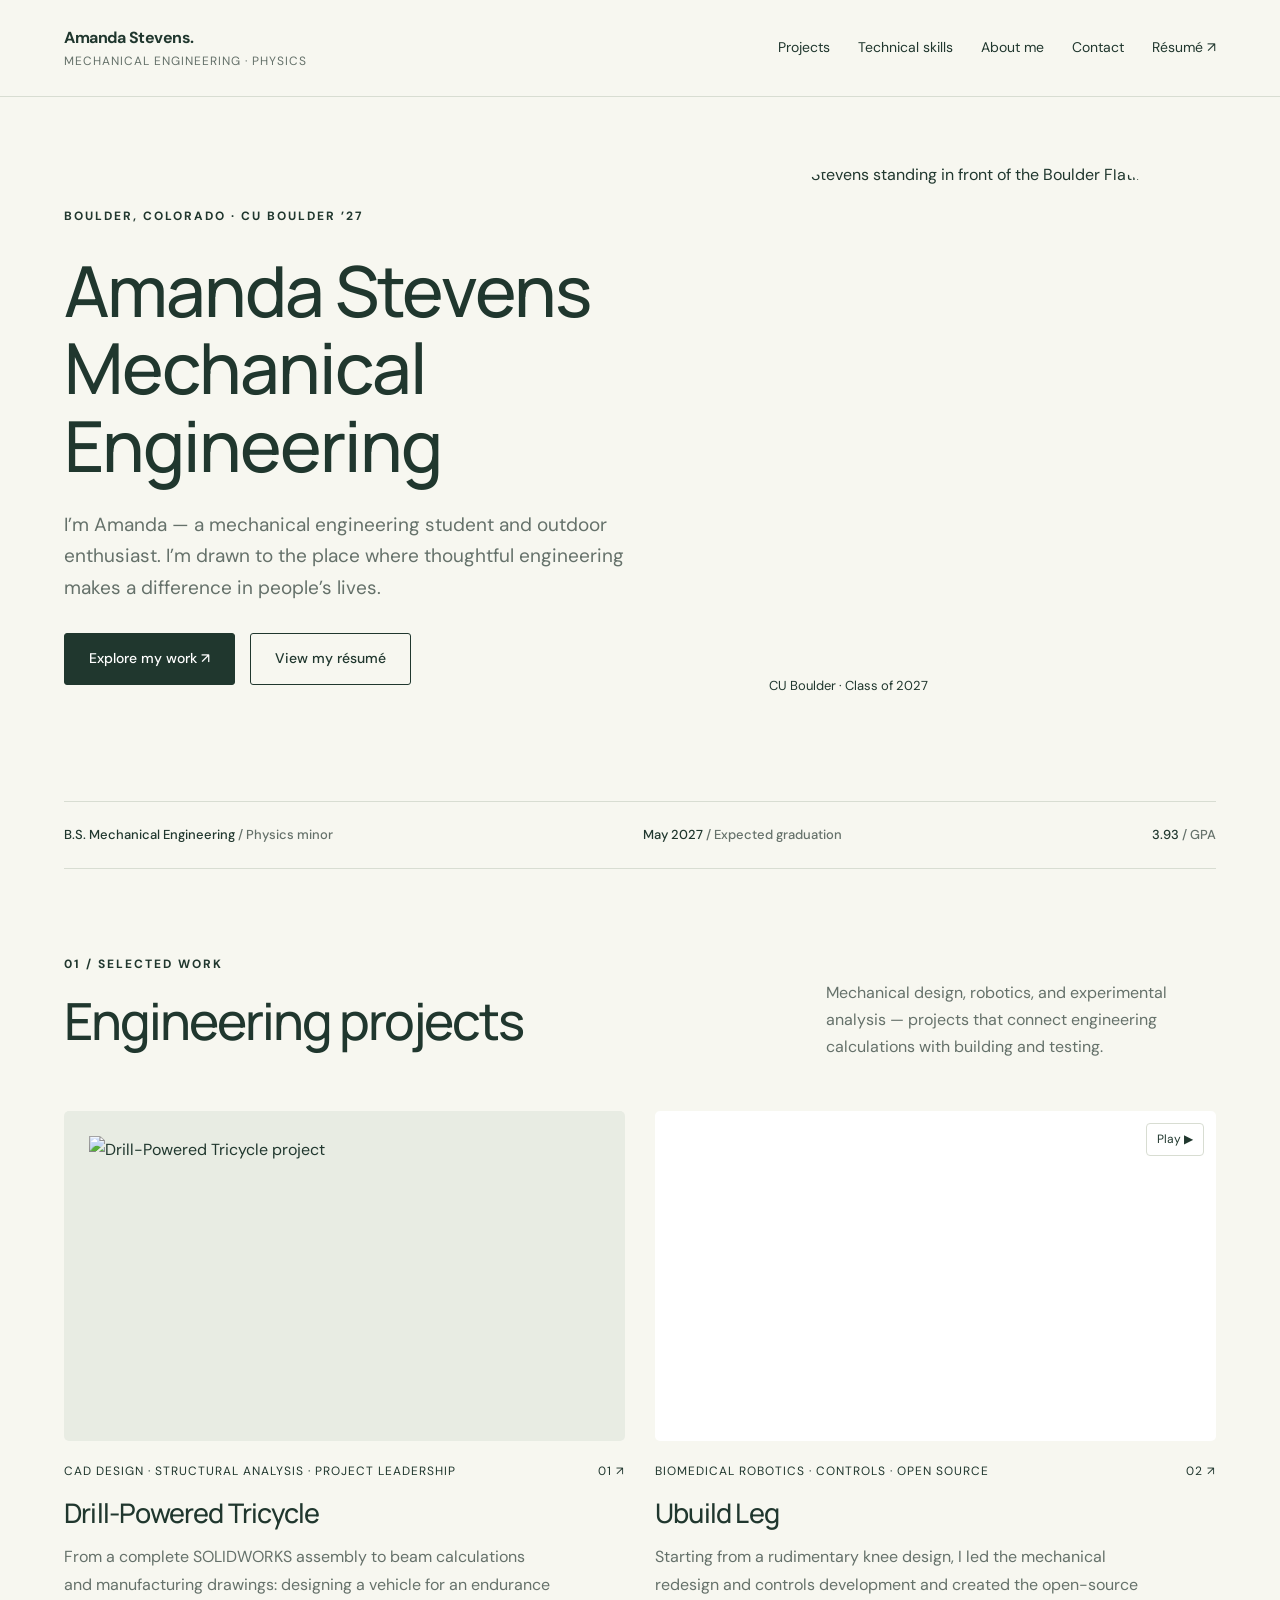
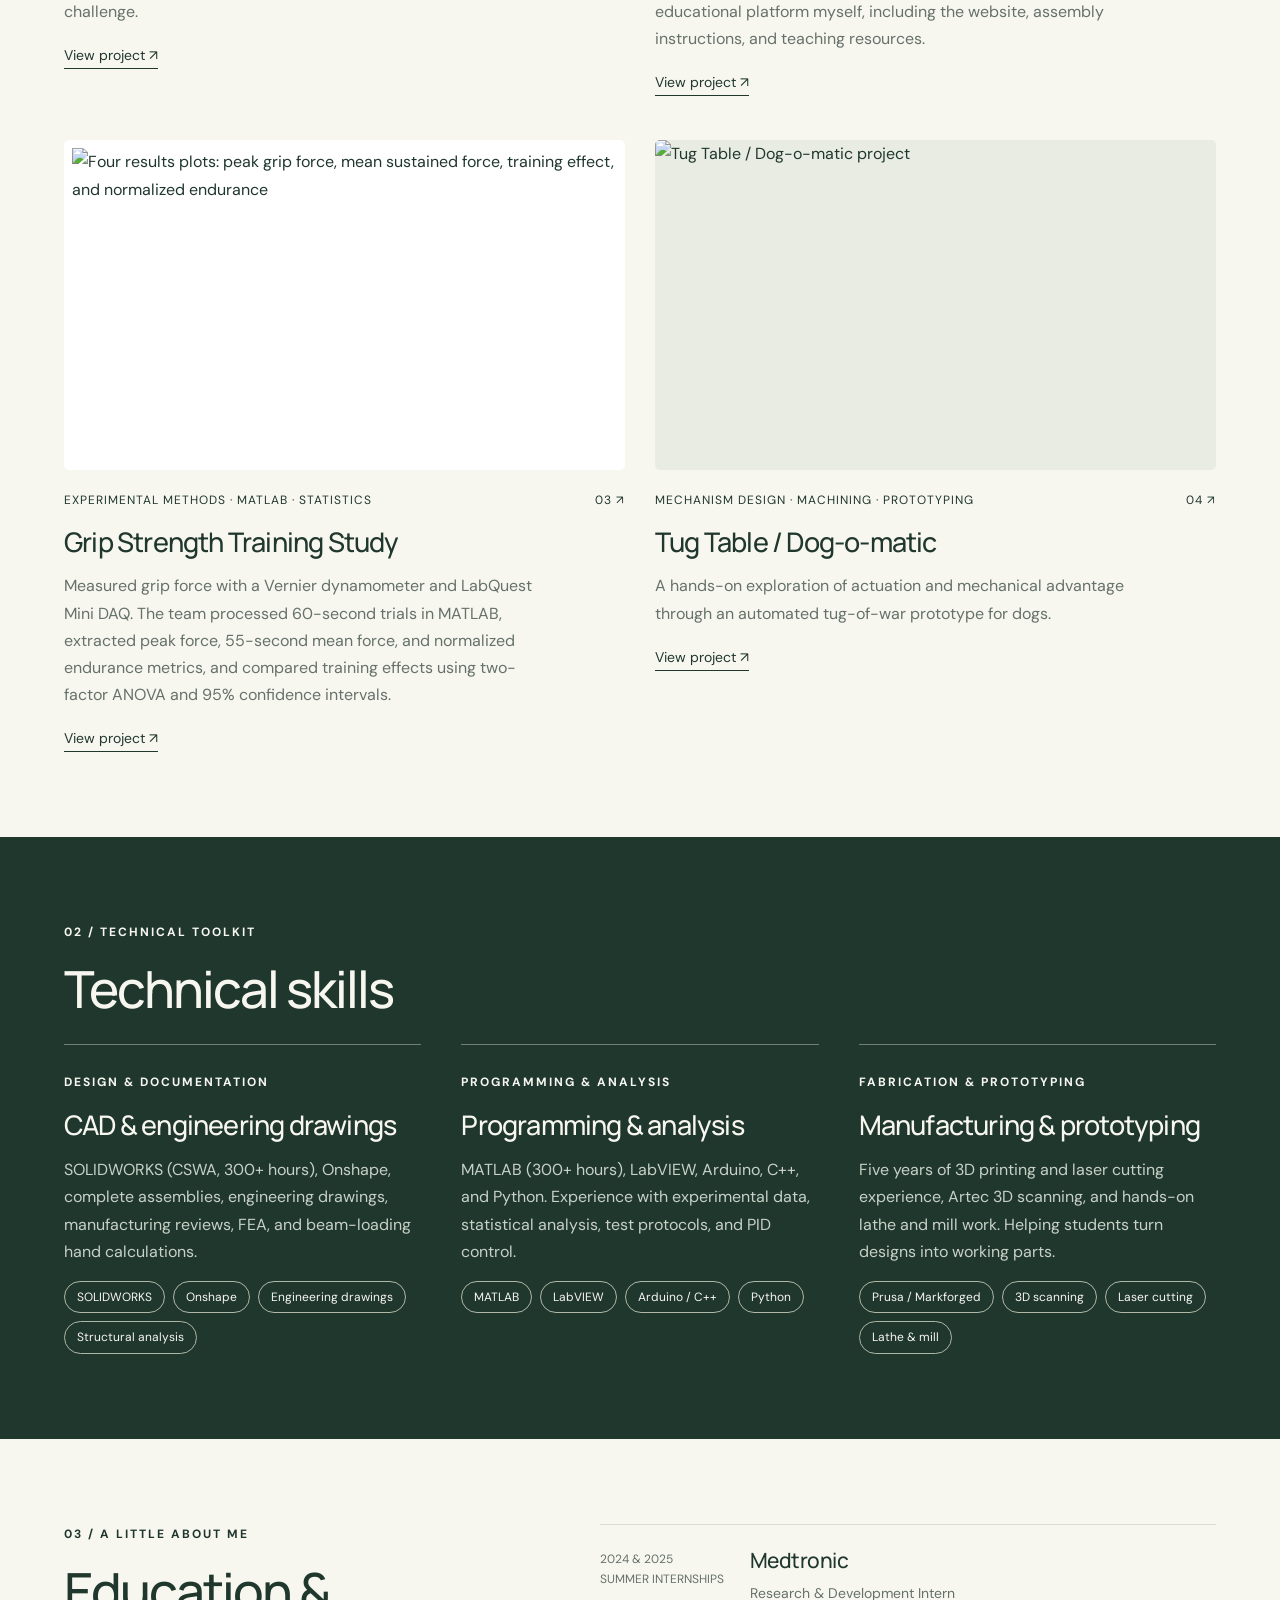
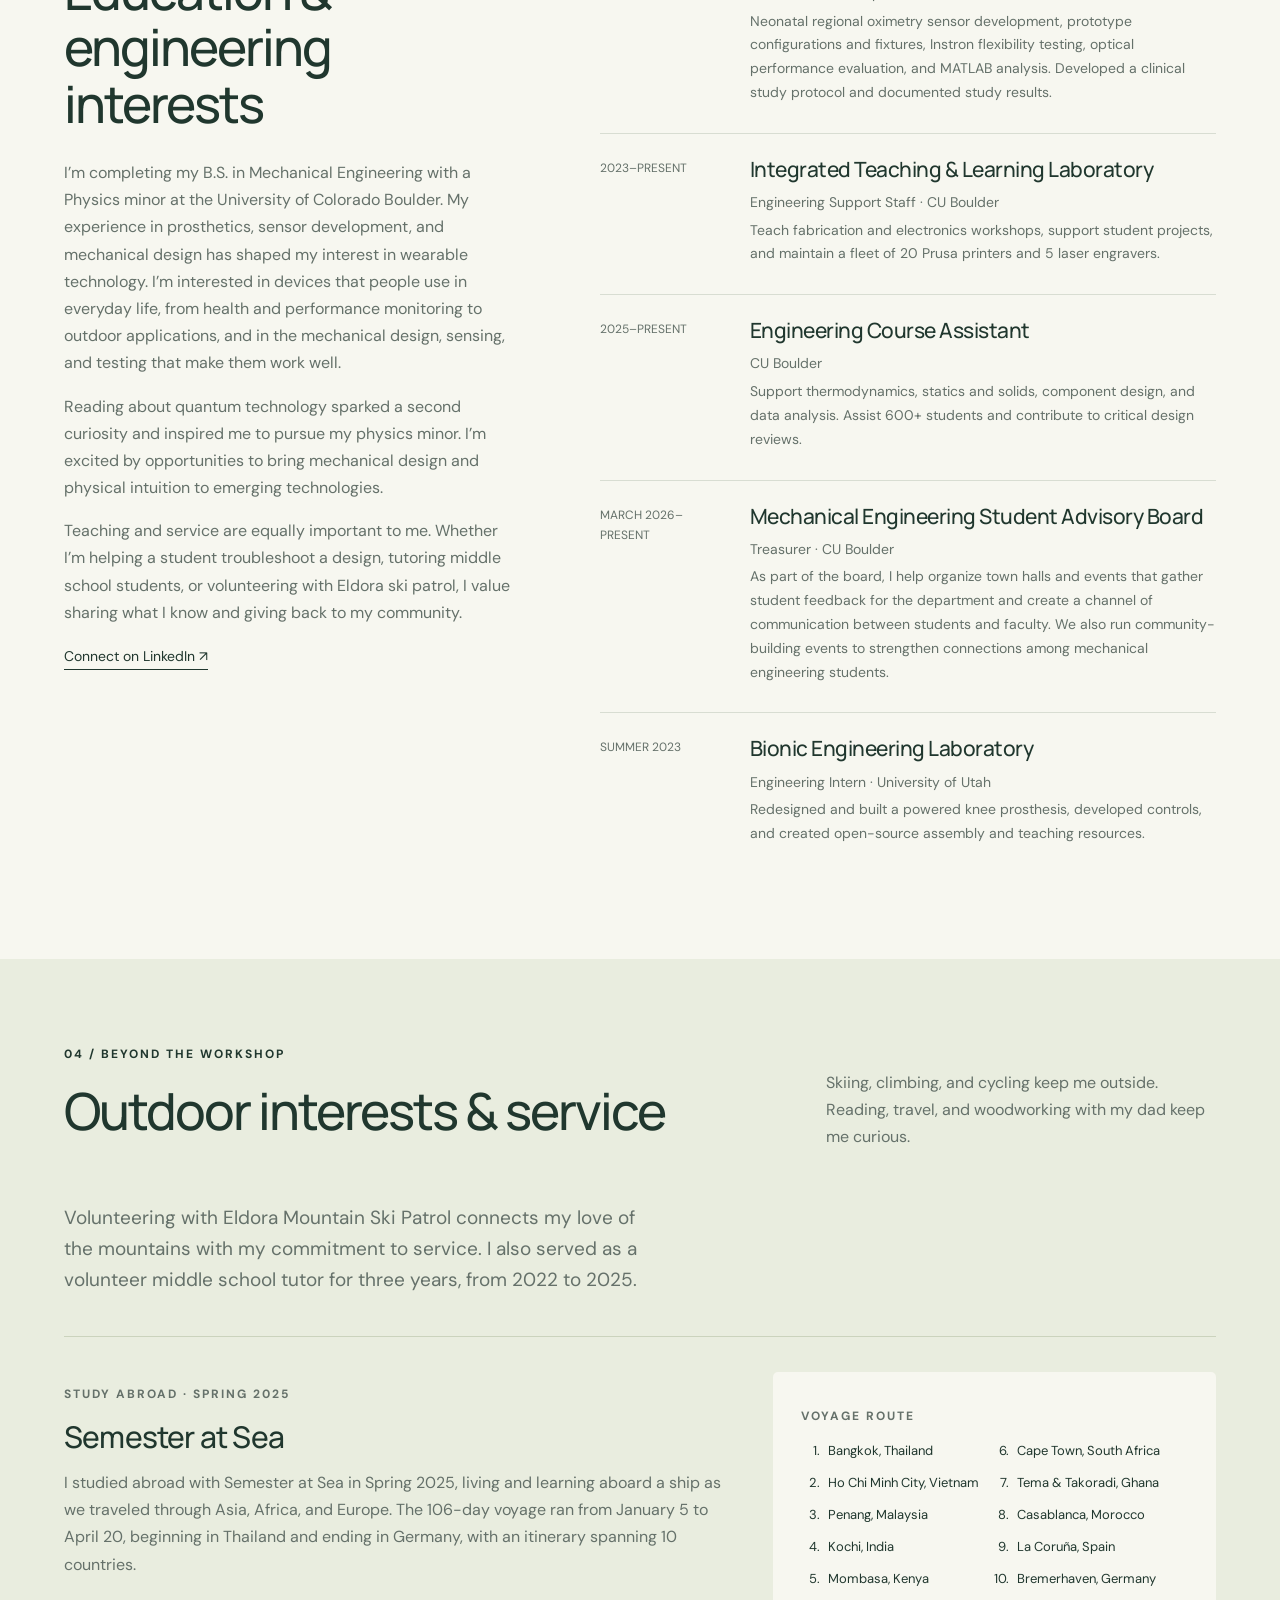
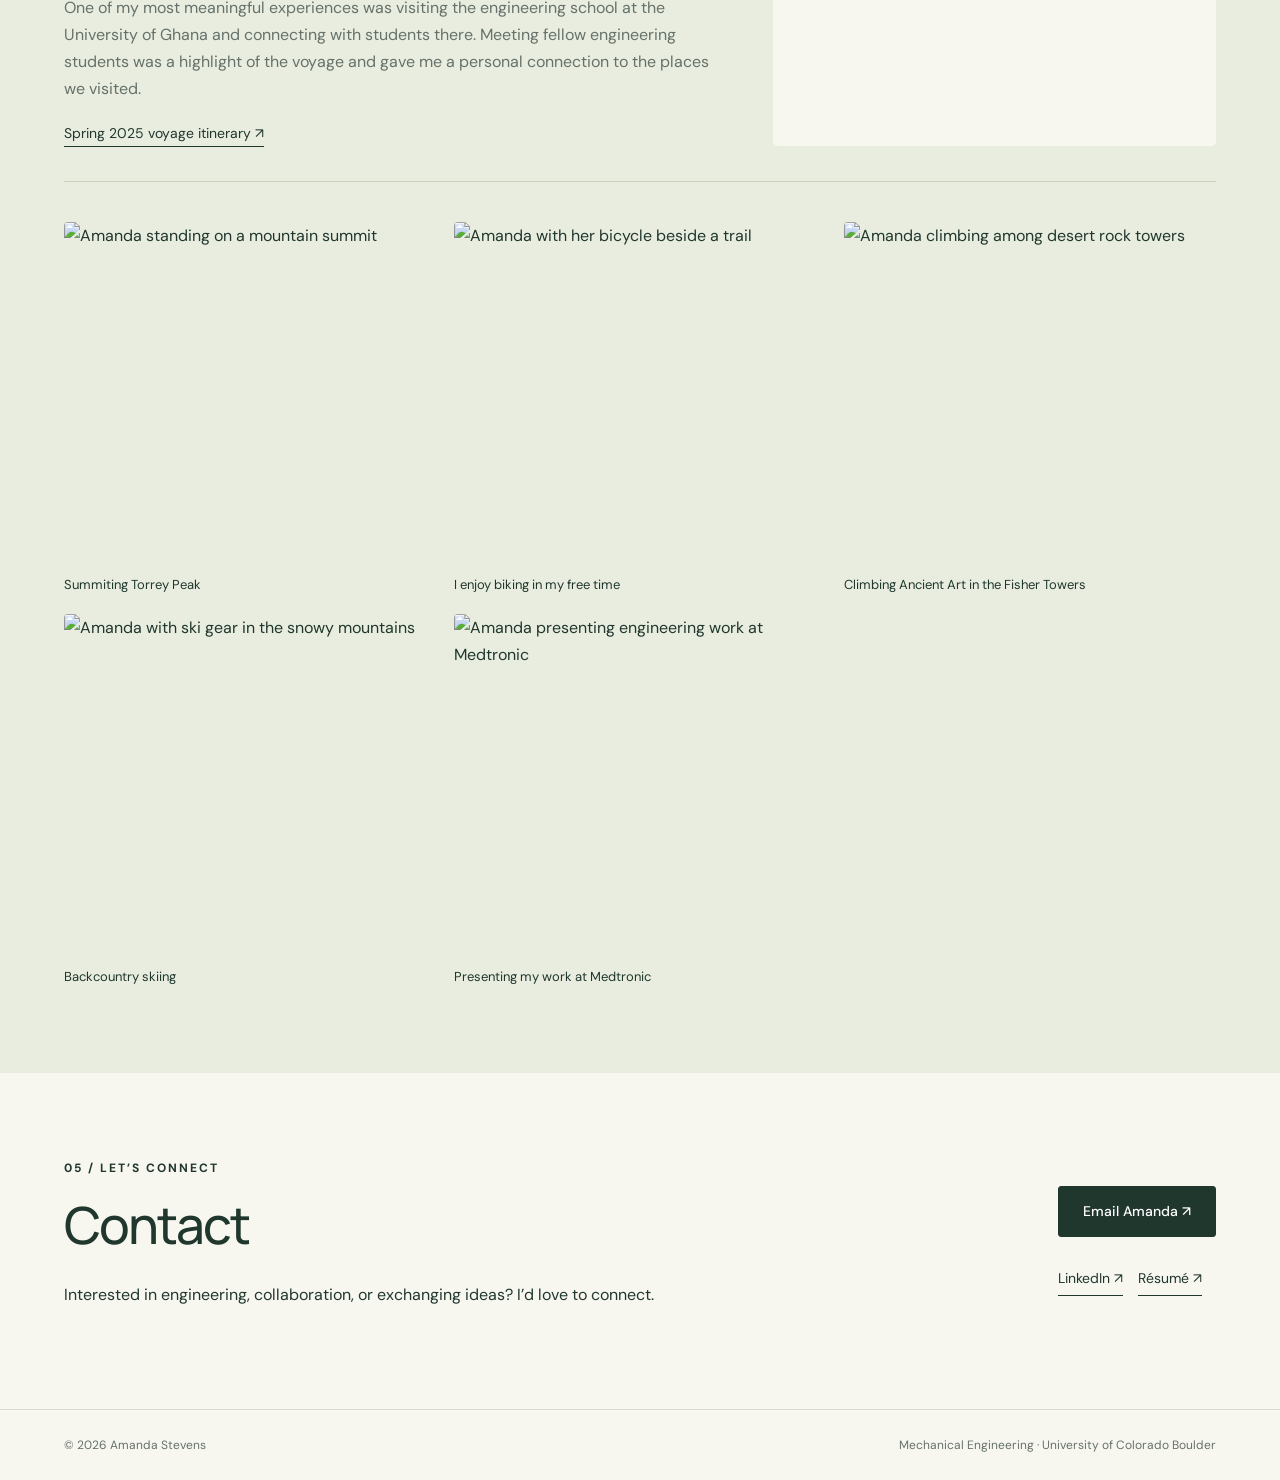
==== index.html @ 8c0142d5 "Add files via upload" ====
<!doctype html><html lang="en"><head><meta charset="UTF-8"><meta name="viewport" content="width=device-width, initial-scale=1"><title>Mechanical Engineering Portfolio | Amanda Stevens</title><meta name="description" content="Amanda Stevens — mechanical engineering student at CU Boulder, physics minor, and designer interested in wearable technology, mechanical design, and quantum engineering. Explore CAD, structural analysis, robotics, and experimental projects."><meta name="theme-color" content="#20372e"><link rel="stylesheet" href="style.css"></head><body><a class="skip" href="#main">Skip to content</a><header><div class="nav"><a class="brand" href="index.html">Amanda Stevens<span aria-hidden="true">.</span><small>MECHANICAL ENGINEERING · PHYSICS</small></a><nav aria-label="Main navigation"><a href="#projects">Projects</a><a href="#skills">Technical skills</a><a href="#about">About me</a><a href="#contact">Contact</a><a href="assets/resume.pdf" target="_blank" rel="noopener">Résumé ↗</a></nav></div></header><main id="main"><div class="container"><section class="hero"><div><div class="eyebrow">Boulder, Colorado · CU Boulder ’27</div><h1>Amanda Stevens<br>Mechanical Engineering</h1><p class="lead">I’m Amanda — a mechanical engineering student and outdoor enthusiast. I’m drawn to the place where thoughtful engineering makes a difference in people’s lives.</p><div class="actions"><a class="button" href="#projects">Explore my work ↗</a><a class="button secondary" href="assets/resume.pdf" target="_blank" rel="noopener">View my résumé</a></div></div><div class="hero-visual"><img src="assets/amanda-portrait.jpg" alt="Amanda Stevens standing in front of the Boulder Flatirons" fetchpriority="high"><div class="image-label">CU Boulder · Class of 2027</div></div></section><div class="meta-strip"><b>B.S. Mechanical Engineering <span> / Physics minor</span></b><b>May 2027 <span> / Expected graduation</span></b><b>3.93 <span> / GPA</span></b></div><section id="projects"><div class="section-head"><div><div class="eyebrow">01 / Selected work</div><h2>Engineering projects</h2></div><p>Mechanical design, robotics, and experimental analysis — projects that connect engineering calculations with building and testing.</p></div><div class="projects"><article class="project"><a href="tricycle.html"><div class="project-image cad"><img src="assets/tricycle.png" alt="Drill-Powered Tricycle project" loading="lazy"></div><div class="label"><span>CAD design · Structural analysis · Project leadership</span><span>01 ↗</span></div><h3>Drill-Powered Tricycle</h3><p>From a complete SOLIDWORKS assembly to beam calculations and manufacturing drawings: designing a vehicle for an endurance challenge.</p><span class="project-link">View project ↗</span></a></article><article class="project leg-video-project"><a href="ubuild-leg.html"><div class="project-image leg-video"><video id="leg-rotation" autoplay muted loop playsinline preload="metadata" poster="assets/ubuild-leg-rotation-poster.jpg" aria-label="Rotating view of the Ubuild Leg powered prosthesis"><source src="assets/ubuild-leg-rotation.mp4" type="video/mp4"></video></div><div class="label"><span>Biomedical robotics · Controls · Open source</span><span>02 ↗</span></div><h3>Ubuild Leg</h3><p>Starting from a rudimentary knee design, I led the mechanical redesign and controls development and created the open-source educational platform myself, including the website, assembly instructions, and teaching resources.</p><span class="project-link">View project ↗</span></a><button id="leg-video-toggle" class="video-toggle" type="button" aria-controls="leg-rotation" aria-label="Pause rotating prosthesis video">Pause ⏸</button></article><article class="project"><a href="grip-strength.html"><div class="project-image cad results-cover"><img src="assets/grip-results-four-panel.png" alt="Four results plots: peak grip force, mean sustained force, training effect, and normalized endurance" loading="lazy"></div><div class="label"><span>Experimental methods · MATLAB · Statistics</span><span>03 ↗</span></div><h3>Grip Strength Training Study</h3><p>Measured grip force with a Vernier dynamometer and LabQuest Mini DAQ. The team processed 60-second trials in MATLAB, extracted peak force, 55-second mean force, and normalized endurance metrics, and compared training effects using two-factor ANOVA and 95% confidence intervals.</p><span class="project-link">View project ↗</span></a></article><article class="project"><a href="tug-table.html"><div class="project-image "><img src="assets/tug.png" alt="Tug Table / Dog-o-matic project" loading="lazy"></div><div class="label"><span>Mechanism design · Machining · Prototyping</span><span>04 ↗</span></div><h3>Tug Table / Dog-o-matic</h3><p>A hands-on exploration of actuation and mechanical advantage through an automated tug-of-war prototype for dogs.</p><span class="project-link">View project ↗</span></a></article></div></section></div><section class="skills-section" id="skills"><div class="container"><div class="eyebrow">02 / Technical toolkit</div><h2>Technical skills</h2><div class="skills-grid"><article><span class="eyebrow">Design & documentation</span><h3>CAD & engineering drawings</h3><p>SOLIDWORKS (CSWA, 300+ hours), Onshape, complete assemblies, engineering drawings, manufacturing reviews, FEA, and beam-loading hand calculations.</p><div class="tags"><span class="tag">SOLIDWORKS</span><span class="tag">Onshape</span><span class="tag">Engineering drawings</span><span class="tag">Structural analysis</span></div></article><article><span class="eyebrow">Programming & analysis</span><h3>Programming & analysis</h3><p>MATLAB (300+ hours), LabVIEW, Arduino, C++, and Python. Experience with experimental data, statistical analysis, test protocols, and PID control.</p><div class="tags"><span class="tag">MATLAB</span><span class="tag">LabVIEW</span><span class="tag">Arduino / C++</span><span class="tag">Python</span></div></article><article><span class="eyebrow">Fabrication & prototyping</span><h3>Manufacturing & prototyping</h3><p>Five years of 3D printing and laser cutting experience, Artec 3D scanning, and hands-on lathe and mill work. Helping students turn designs into working parts.</p><div class="tags"><span class="tag">Prusa / Markforged</span><span class="tag">3D scanning</span><span class="tag">Laser cutting</span><span class="tag">Lathe & mill</span></div></article></div></div></section><div class="container"><section id="about" class="about-grid"><div><div class="eyebrow">03 / A little about me</div><h2>Education & engineering interests</h2><p>I’m completing my B.S. in Mechanical Engineering with a Physics minor at the University of Colorado Boulder. My experience in prosthetics, sensor development, and mechanical design has shaped my interest in wearable technology. I’m interested in devices that people use in everyday life, from health and performance monitoring to outdoor applications, and in the mechanical design, sensing, and testing that make them work well.</p><p>Reading about quantum technology sparked a second curiosity and inspired me to pursue my physics minor. I’m excited by opportunities to bring mechanical design and physical intuition to emerging technologies.</p><p>Teaching and service are equally important to me. Whether I’m helping a student troubleshoot a design, tutoring middle school students, or volunteering with Eldora ski patrol, I value sharing what I know and giving back to my community.</p><a class="project-link" href="https://www.linkedin.com/in/amanda-stevens497" target="_blank" rel="noopener">Connect on LinkedIn ↗</a></div><div><div class="experience"><span class="date">2024 & 2025<br>SUMMER INTERNSHIPS</span><div><h3>Medtronic</h3><p>Research & Development Intern</p><p>Neonatal regional oximetry sensor development, prototype configurations and fixtures, Instron flexibility testing, optical performance evaluation, and MATLAB analysis. Developed a clinical study protocol and documented study results.</p></div></div><div class="experience"><span class="date">2023–PRESENT</span><div><h3>Integrated Teaching & Learning Laboratory</h3><p>Engineering Support Staff · CU Boulder</p><p>Teach fabrication and electronics workshops, support student projects, and maintain a fleet of 20 Prusa printers and 5 laser engravers.</p></div></div><div class="experience"><span class="date">2025–PRESENT</span><div><h3>Engineering Course Assistant</h3><p>CU Boulder</p><p>Support thermodynamics, statics and solids, component design, and data analysis. Assist 600+ students and contribute to critical design reviews.</p></div></div><div class="experience"><span class="date">MARCH 2026–PRESENT</span><div><h3>Mechanical Engineering Student Advisory Board</h3><p>Treasurer · CU Boulder</p><p>As part of the board, I help organize town halls and events that gather student feedback for the department and create a channel of communication between students and faculty. We also run community-building events to strengthen connections among mechanical engineering students.</p></div></div><div class="experience"><span class="date">SUMMER 2023</span><div><h3>Bionic Engineering Laboratory</h3><p>Engineering Intern · University of Utah</p><p>Redesigned and built a powered knee prosthesis, developed controls, and created open-source assembly and teaching resources.</p></div></div></div></section></div><section class="passions"><div class="container"><div class="section-head"><div><div class="eyebrow">04 / Beyond the workshop</div><h2>Outdoor interests & service</h2></div><p>Skiing, climbing, and cycling keep me outside. Reading, travel, and woodworking with my dad keep me curious.</p></div><p class="lead">Volunteering with Eldora Mountain Ski Patrol connects my love of the mountains with my commitment to service. I also served as a volunteer middle school tutor for three years, from 2022 to 2025.</p><div class="sea-section"><div><p class="eyebrow">Study abroad · Spring 2025</p><h3>Semester at Sea</h3><p>I studied abroad with Semester at Sea in Spring 2025, living and learning aboard a ship as we traveled through Asia, Africa, and Europe. The 106-day voyage ran from January 5 to April 20, beginning in Thailand and ending in Germany, with an itinerary spanning 10 countries.</p><p>One of my most meaningful experiences was visiting the engineering school at the University of Ghana and connecting with students there. Meeting fellow engineering students was a highlight of the voyage and gave me a personal connection to the places we visited.</p><a class="project-link" href="https://www.semesteratsea.org/voyages/spring-2025/" target="_blank" rel="noopener">Spring 2025 voyage itinerary ↗</a></div><div class="sea-route"><p class="eyebrow">Voyage route</p><ol><li>Bangkok, Thailand</li><li>Ho Chi Minh City, Vietnam</li><li>Penang, Malaysia</li><li>Kochi, India</li><li>Mombasa, Kenya</li><li>Cape Town, South Africa</li><li>Tema & Takoradi, Ghana</li><li>Casablanca, Morocco</li><li>La Coruña, Spain</li><li>Bremerhaven, Germany</li></ol></div></div><div class="gallery"><figure><img src="assets/DSC_0092.jpg" alt="Amanda standing on a mountain summit" loading="lazy"><figcaption>Summiting Torrey Peak</figcaption></figure><figure><img src="assets/IMG_5683.jpg" alt="Amanda with her bicycle beside a trail" loading="lazy"><figcaption>I enjoy biking in my free time</figcaption></figure><figure><img src="assets/IMG_4238.jpg" alt="Amanda climbing among desert rock towers" loading="lazy"><figcaption>Climbing Ancient Art in the Fisher Towers</figcaption></figure><figure><img src="assets/IMG_1071.jpg" alt="Amanda with ski gear in the snowy mountains" loading="lazy"><figcaption>Backcountry skiing</figcaption></figure><figure><img class="presentation-photo" src="assets/IMG_0590.jpg" alt="Amanda presenting engineering work at Medtronic" loading="lazy"><figcaption>Presenting my work at Medtronic</figcaption></figure></div></div></section><div class="container"><section id="contact" class="contact"><div><div class="eyebrow">05 / Let’s connect</div><h2>Contact</h2><p>Interested in engineering, collaboration, or exchanging ideas? I’d love to connect.</p></div><div><a class="button" href="mailto:amanda.stevens1038@gmail.com">Email Amanda ↗</a><div class="actions"><a class="project-link" href="https://www.linkedin.com/in/amanda-stevens497" target="_blank" rel="noopener">LinkedIn ↗</a><a class="project-link" href="assets/resume.pdf" target="_blank" rel="noopener">Résumé ↗</a></div></div></section></div></main><footer><div class="container footer-row"><span>© 2026 Amanda Stevens</span><span>Mechanical Engineering · University of Colorado Boulder</span></div></footer><script>const legVideo=document.getElementById("leg-rotation"),legToggle=document.getElementById("leg-video-toggle");function updateLegToggle(){legToggle.textContent=legVideo.paused?"Play ▶":"Pause ⏸";legToggle.setAttribute("aria-label",legVideo.paused?"Play rotating prosthesis video":"Pause rotating prosthesis video")}legToggle.addEventListener("click",()=>{if(legVideo.paused)legVideo.play().catch(()=>{});else legVideo.pause()});legVideo.addEventListener("play",updateLegToggle);legVideo.addEventListener("pause",updateLegToggle);if(matchMedia("(prefers-reduced-motion: reduce)").matches){legVideo.autoplay=false;legVideo.pause()}updateLegToggle();</script></body></html>
---- style.css ----
@import url('https://fonts.googleapis.com/css2?family=DM+Sans:wght@400;500;600;700&family=Manrope:wght@400;500;600;700;800&display=swap');
:root{--ink:#20372e;--muted:#65716a;--paper:#f7f7f0;--line:#d8ddd2;--accent:#d6e787}*{box-sizing:border-box}html{scroll-behavior:smooth;scroll-padding-top:100px}body{margin:0;background:var(--paper);color:var(--ink);font:16px/1.7 'DM Sans',Arial,sans-serif}a{color:inherit;text-decoration:none}a:hover{opacity:.75}button{font:inherit}img{max-width:100%;display:block}header{position:sticky;top:0;z-index:5;background:#f7f7f0f2;backdrop-filter:blur(14px);border-bottom:1px solid var(--line)}.nav{max-width:1320px;margin:auto;padding:24px 5%;display:flex;align-items:center;justify-content:space-between;gap:24px}.brand{font-weight:700;letter-spacing:-.5px}.brand small{color:var(--muted);font-size:12px;display:block;font-weight:400;letter-spacing:1px}nav{display:flex;gap:28px;align-items:center;font-size:14px}.container{max-width:1320px;padding:0 5%;margin:auto}.eyebrow{font-size:12px;text-transform:uppercase;letter-spacing:2px;font-weight:700}.hero{padding-top:64px;padding-bottom:70px;display:grid;grid-template-columns:1.1fr .9fr;gap:70px;align-items:center}h1,h2,h3{font-family:Manrope,Arial,sans-serif;line-height:1.1;font-weight:500;letter-spacing:-2px}h1{font-size:clamp(45px,5.5vw,78px);margin:25px 0}h1 em,h2 em{font-family:Georgia,serif;font-weight:400}h2{font-size:clamp(34px,4vw,52px);margin:18px 0 28px}h3{font-size:27px;letter-spacing:-.8px;margin:16px 0}.lead{font-size:19px;line-height:1.65;color:var(--muted);max-width:600px}.hero-visual{position:relative}.hero-visual img{height:570px;width:100%;object-fit:cover;object-position:50% 42%;border-radius:150px 150px 5px 5px}.image-label{position:absolute;bottom:20px;left:20px;background:var(--paper);padding:13px 20px;font-size:13px;border-radius:3px}.actions{display:flex;flex-wrap:wrap;gap:15px;margin-top:30px}.button{display:inline-block;padding:13px 24px;background:var(--ink);color:white;border:1px solid var(--ink);border-radius:3px;font-size:14px;font-weight:500}.button.secondary{background:transparent;color:var(--ink)}.meta-strip{border-top:1px solid var(--line);border-bottom:1px solid var(--line);padding:22px 0;display:flex;justify-content:space-between;gap:25px;font-size:13px}.meta-strip b{font-weight:500}.meta-strip span{color:var(--muted)}section{padding:85px 0}.section-head{display:flex;justify-content:space-between;align-items:end;gap:40px;margin-bottom:35px}.section-head p{max-width:390px;color:var(--muted)}.projects{display:grid;grid-template-columns:1fr 1fr;gap:45px 30px}.project-image{height:330px;overflow:hidden;background:#e8ece3;border-radius:5px}.project-image img{width:100%;height:100%;object-fit:cover;transition:transform .4s}.project:hover img{transform:scale(1.035)}.project-image.cad img{object-fit:contain;padding:25px}.project .label{display:flex;justify-content:space-between;margin-top:20px;font-size:12px;letter-spacing:1px;text-transform:uppercase}.project p{color:var(--muted);margin-top:0;max-width:490px}.project-link{font-size:14px;border-bottom:1px solid var(--ink);padding-bottom:4px}.skills-section{background:var(--ink);color:var(--paper)}.skills-grid{display:grid;grid-template-columns:repeat(3,1fr);gap:40px}.skills-grid article{border-top:1px solid #6e8174;padding-top:22px}.skills-grid p{color:#c8d1c6}.tags{display:flex;gap:8px;flex-wrap:wrap}.tag{border:1px solid #aeb8a4;border-radius:30px;padding:5px 12px;font-size:12px}.about-grid{display:grid;grid-template-columns:.85fr 1.15fr;gap:80px}.about-grid p{color:var(--muted)}.experience{border-top:1px solid var(--line);padding:24px 0;display:grid;grid-template-columns:130px 1fr;gap:20px}.experience h3{font-size:21px;letter-spacing:-.5px;margin:0 0 10px}.experience p{margin:4px 0;font-size:14px}.date{font-size:12px;color:var(--muted)}.passions{background:#e9eddf}.gallery{display:grid;grid-template-columns:repeat(3,1fr);gap:18px;margin-top:40px}.gallery figure{margin:0}.gallery img{width:100%;height:340px;object-fit:cover;border-radius:4px}.gallery figcaption{font-size:13px;padding-top:12px}.contact{display:flex;justify-content:space-between;align-items:center;gap:30px}footer{border-top:1px solid var(--line);padding:25px 0;font-size:12px;color:var(--muted)}.footer-row{display:flex;justify-content:space-between}.case{max-width:1000px;margin:auto;padding:65px 5%}.case h1{font-size:clamp(42px,5vw,65px)}.case-hero{width:100%;max-height:580px;object-fit:contain;background:#e9eddf;border-radius:4px;margin:40px 0}.case section{padding:35px 0;border-top:1px solid var(--line)}.case h2{font-size:34px;letter-spacing:-1px}.case p,.case li{color:var(--muted)}.case .facts{display:grid;grid-template-columns:repeat(3,1fr);gap:25px;margin:30px 0}.facts div{border-top:1px solid var(--line);padding:15px 0;font-size:14px}.facts b{display:block}.case-gallery{display:grid;grid-template-columns:1fr 1fr;gap:20px}.case-gallery img{border:1px solid var(--line)}.notice{font-size:13px;border-left:3px solid #b2bd9a;padding:10px 20px;background:#edf0e4}.skip{position:absolute;left:-10000px}.skip:focus{left:20px;top:10px;z-index:10;background:white;padding:10px}a:focus-visible{outline:3px solid #829f4d;outline-offset:5px}@media(max-width:800px){.nav{padding:16px 5%;flex-wrap:wrap;gap:10px}nav{gap:16px;font-size:12px;width:100%;justify-content:space-between}.hero{grid-template-columns:1fr;gap:35px;padding-top:40px}.hero-visual img{height:460px;border-radius:120px 120px 4px 4px}.meta-strip{flex-wrap:wrap}.projects,.about-grid{grid-template-columns:1fr}.section-head,.contact{display:block}.skills-grid{grid-template-columns:1fr;gap:30px}.gallery{grid-template-columns:1fr 1fr}.gallery img{height:270px}section{padding:55px 0}.about-grid{gap:30px}.case .facts{grid-template-columns:1fr}.case-gallery{grid-template-columns:1fr}.experience{grid-template-columns:90px 1fr}.contact .actions{margin-bottom:20px}}@media(prefers-reduced-motion:reduce){html{scroll-behavior:auto}*{transition:none!important}}

.original-project .original-image{max-width:100%;width:auto;max-height:750px;object-fit:contain;margin:32px auto}.original-project h2{margin-top:55px}.original-project h3{margin-top:32px}.original-project h1{margin-bottom:40px}

.leg-video-project{position:relative}.project-image.leg-video{background:#fff}.leg-video video{width:100%;height:100%;object-fit:contain;display:block}.video-toggle{position:absolute;right:12px;top:12px;background:#ffffffed;border:1px solid #d8ddd2;border-radius:4px;padding:5px 10px;font-size:12px;color:#20372e;cursor:pointer}

.review-grid{display:grid;grid-template-columns:1fr 1fr;gap:30px}.review-figure{margin:25px 0}.review-figure img{width:100%;height:auto;background:white;border:1px solid var(--line)}.review-figure figcaption{font-size:14px;margin-top:14px}.review-figure figcaption p{margin:8px 0 12px}@media(max-width:800px){.review-grid{grid-template-columns:1fr}}

.project-image.results-cover{background:white}.project-image.results-cover img{padding:8px}.project-image.results-cover:hover img{transform:none}

.gallery img.presentation-photo{object-position:72% 100%}

.sea-section{display:grid;grid-template-columns:1.2fr .8fr;gap:45px;margin-top:40px;padding:35px 0;border-top:1px solid #cbd3bd;border-bottom:1px solid #cbd3bd}.sea-section p{color:var(--muted)}.sea-section h3{font-size:30px}.sea-route{padding:22px 28px;background:#f7f7f0;border-radius:5px}.sea-route ol{margin:14px 0 0;padding-left:22px;columns:2;font-size:13px}.sea-route li{padding:0 0 10px 5px;break-inside:avoid}@media(max-width:800px){.sea-section{grid-template-columns:1fr;gap:20px}}
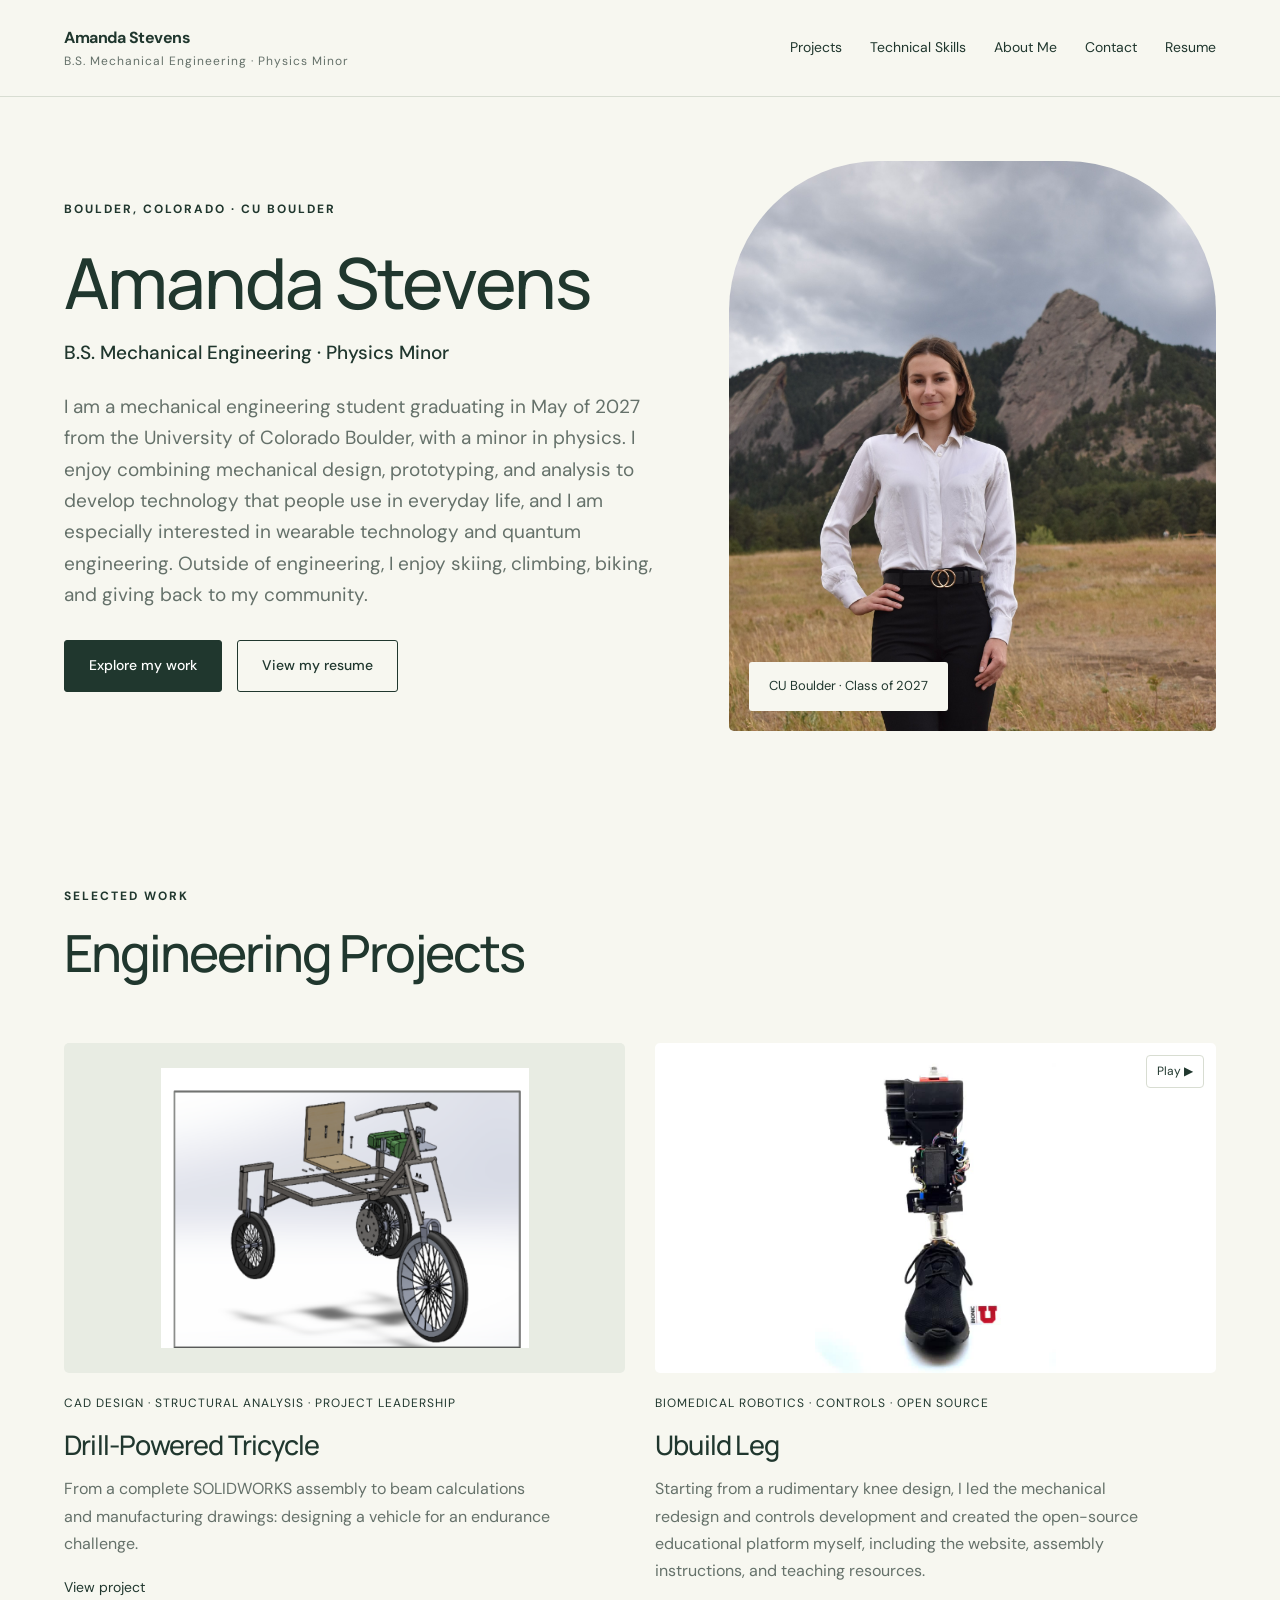
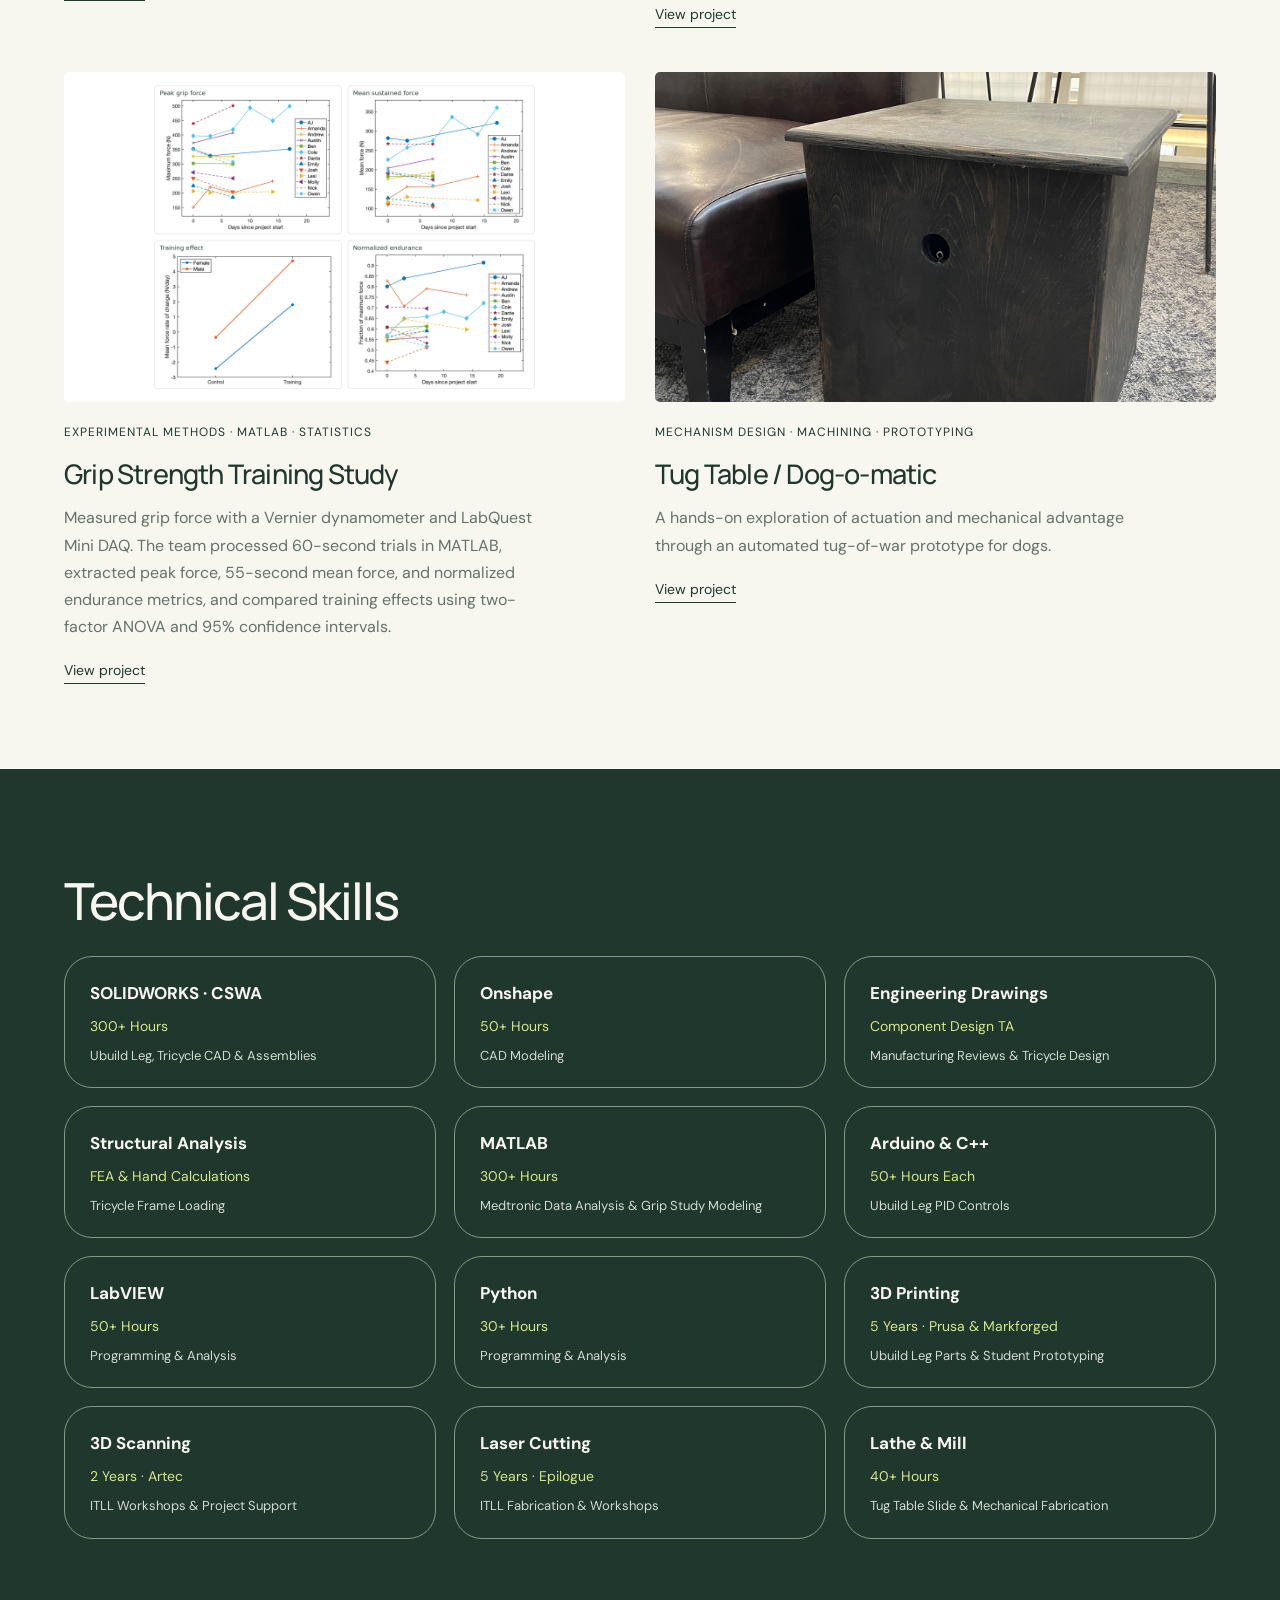
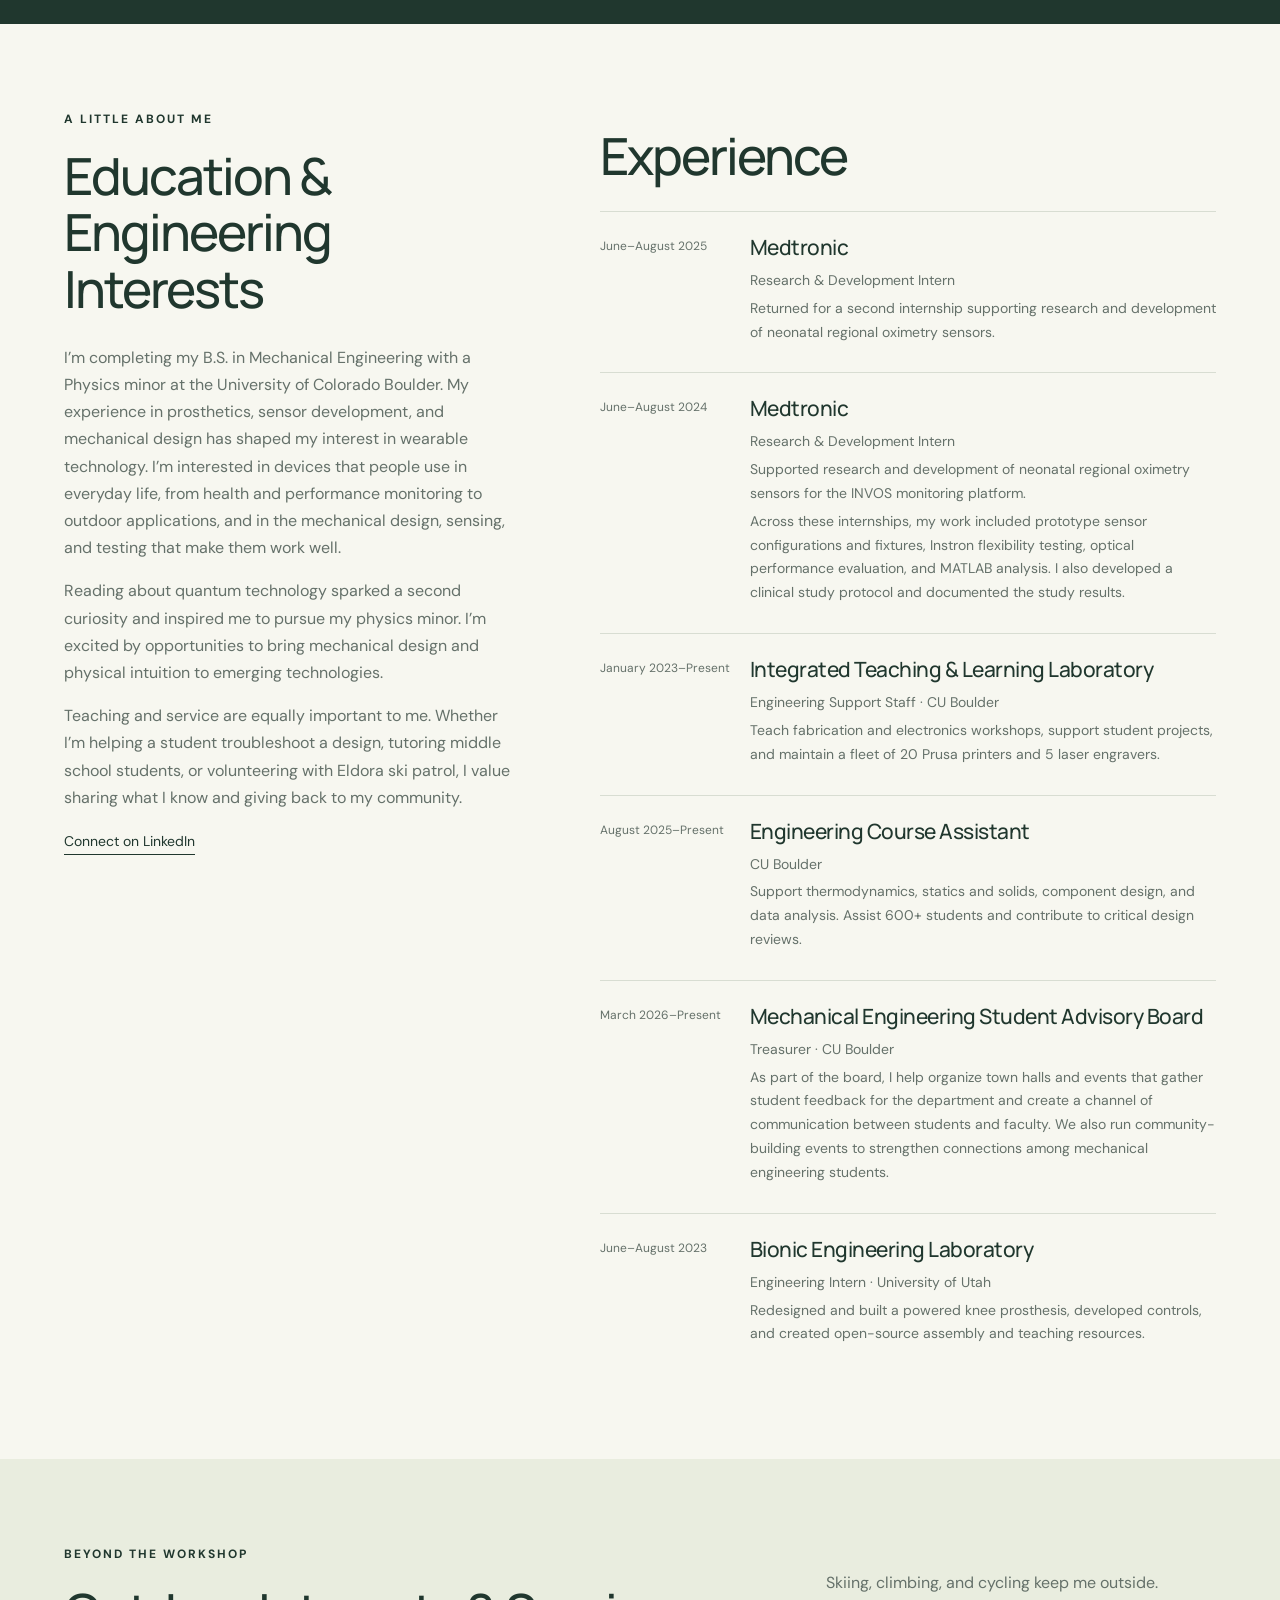
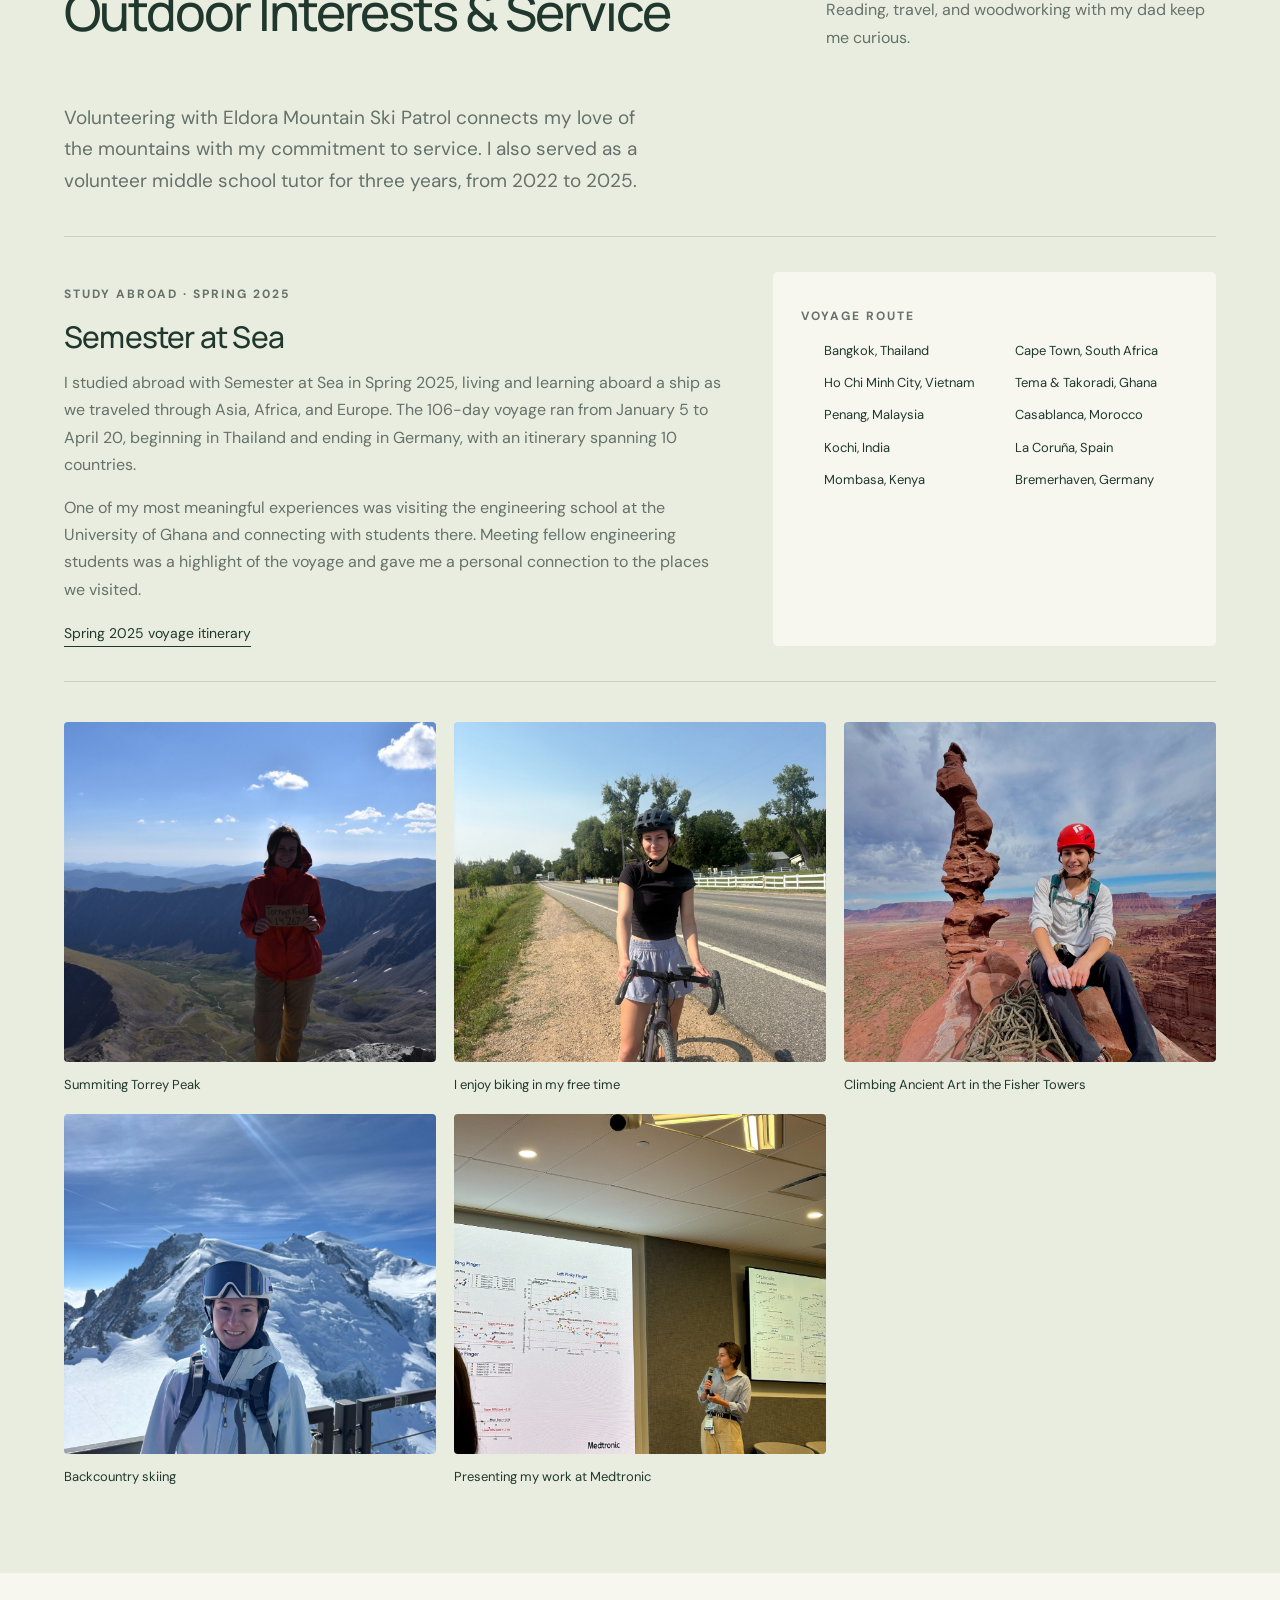
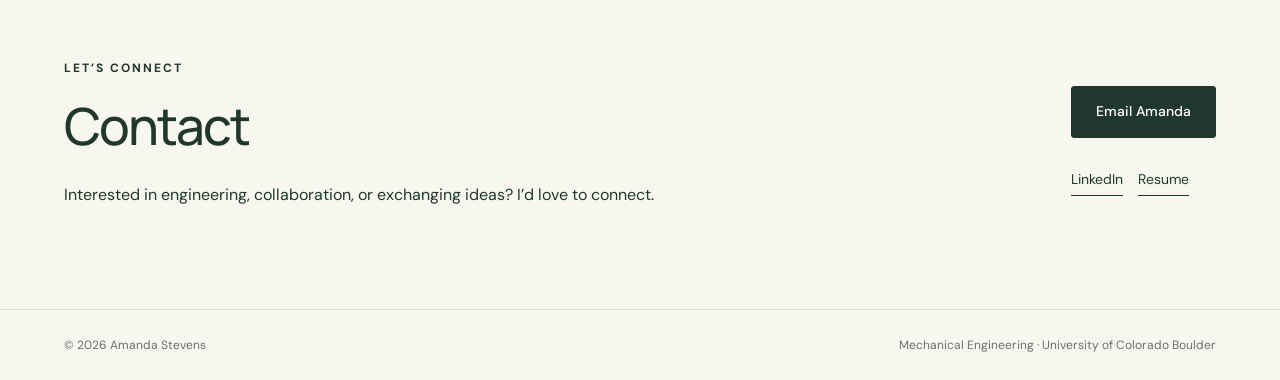
==== commit 9f1ef124: "Add files via upload" ====
--- a/index.html
+++ b/index.html
@@ -1 +1 @@
-<!doctype html><html lang="en"><head><meta charset="UTF-8"><meta name="viewport" content="width=device-width, initial-scale=1"><title>Mechanical Engineering Portfolio | Amanda Stevens</title><meta name="description" content="Amanda Stevens — mechanical engineering student at CU Boulder, physics minor, and designer interested in wearable technology, mechanical design, and quantum engineering. Explore CAD, structural analysis, robotics, and experimental projects."><meta name="theme-color" content="#20372e"><link rel="stylesheet" href="style.css"></head><body><a class="skip" href="#main">Skip to content</a><header><div class="nav"><a class="brand" href="index.html">Amanda Stevens<span aria-hidden="true">.</span><small>MECHANICAL ENGINEERING · PHYSICS</small></a><nav aria-label="Main navigation"><a href="#projects">Projects</a><a href="#skills">Technical skills</a><a href="#about">About me</a><a href="#contact">Contact</a><a href="assets/resume.pdf" target="_blank" rel="noopener">Résumé ↗</a></nav></div></header><main id="main"><div class="container"><section class="hero"><div><div class="eyebrow">Boulder, Colorado · CU Boulder ’27</div><h1>Amanda Stevens<br>Mechanical Engineering</h1><p class="lead">I’m Amanda — a mechanical engineering student and outdoor enthusiast. I’m drawn to the place where thoughtful engineering makes a difference in people’s lives.</p><div class="actions"><a class="button" href="#projects">Explore my work ↗</a><a class="button secondary" href="assets/resume.pdf" target="_blank" rel="noopener">View my résumé</a></div></div><div class="hero-visual"><img src="assets/amanda-portrait.jpg" alt="Amanda Stevens standing in front of the Boulder Flatirons" fetchpriority="high"><div class="image-label">CU Boulder · Class of 2027</div></div></section><div class="meta-strip"><b>B.S. Mechanical Engineering <span> / Physics minor</span></b><b>May 2027 <span> / Expected graduation</span></b><b>3.93 <span> / GPA</span></b></div><section id="projects"><div class="section-head"><div><div class="eyebrow">01 / Selected work</div><h2>Engineering projects</h2></div><p>Mechanical design, robotics, and experimental analysis — projects that connect engineering calculations with building and testing.</p></div><div class="projects"><article class="project"><a href="tricycle.html"><div class="project-image cad"><img src="assets/tricycle.png" alt="Drill-Powered Tricycle project" loading="lazy"></div><div class="label"><span>CAD design · Structural analysis · Project leadership</span><span>01 ↗</span></div><h3>Drill-Powered Tricycle</h3><p>From a complete SOLIDWORKS assembly to beam calculations and manufacturing drawings: designing a vehicle for an endurance challenge.</p><span class="project-link">View project ↗</span></a></article><article class="project leg-video-project"><a href="ubuild-leg.html"><div class="project-image leg-video"><video id="leg-rotation" autoplay muted loop playsinline preload="metadata" poster="assets/ubuild-leg-rotation-poster.jpg" aria-label="Rotating view of the Ubuild Leg powered prosthesis"><source src="assets/ubuild-leg-rotation.mp4" type="video/mp4"></video></div><div class="label"><span>Biomedical robotics · Controls · Open source</span><span>02 ↗</span></div><h3>Ubuild Leg</h3><p>Starting from a rudimentary knee design, I led the mechanical redesign and controls development and created the open-source educational platform myself, including the website, assembly instructions, and teaching resources.</p><span class="project-link">View project ↗</span></a><button id="leg-video-toggle" class="video-toggle" type="button" aria-controls="leg-rotation" aria-label="Pause rotating prosthesis video">Pause ⏸</button></article><article class="project"><a href="grip-strength.html"><div class="project-image cad results-cover"><img src="assets/grip-results-four-panel.png" alt="Four results plots: peak grip force, mean sustained force, training effect, and normalized endurance" loading="lazy"></div><div class="label"><span>Experimental methods · MATLAB · Statistics</span><span>03 ↗</span></div><h3>Grip Strength Training Study</h3><p>Measured grip force with a Vernier dynamometer and LabQuest Mini DAQ. The team processed 60-second trials in MATLAB, extracted peak force, 55-second mean force, and normalized endurance metrics, and compared training effects using two-factor ANOVA and 95% confidence intervals.</p><span class="project-link">View project ↗</span></a></article><article class="project"><a href="tug-table.html"><div class="project-image "><img src="assets/tug.png" alt="Tug Table / Dog-o-matic project" loading="lazy"></div><div class="label"><span>Mechanism design · Machining · Prototyping</span><span>04 ↗</span></div><h3>Tug Table / Dog-o-matic</h3><p>A hands-on exploration of actuation and mechanical advantage through an automated tug-of-war prototype for dogs.</p><span class="project-link">View project ↗</span></a></article></div></section></div><section class="skills-section" id="skills"><div class="container"><div class="eyebrow">02 / Technical toolkit</div><h2>Technical skills</h2><div class="skills-grid"><article><span class="eyebrow">Design & documentation</span><h3>CAD & engineering drawings</h3><p>SOLIDWORKS (CSWA, 300+ hours), Onshape, complete assemblies, engineering drawings, manufacturing reviews, FEA, and beam-loading hand calculations.</p><div class="tags"><span class="tag">SOLIDWORKS</span><span class="tag">Onshape</span><span class="tag">Engineering drawings</span><span class="tag">Structural analysis</span></div></article><article><span class="eyebrow">Programming & analysis</span><h3>Programming & analysis</h3><p>MATLAB (300+ hours), LabVIEW, Arduino, C++, and Python. Experience with experimental data, statistical analysis, test protocols, and PID control.</p><div class="tags"><span class="tag">MATLAB</span><span class="tag">LabVIEW</span><span class="tag">Arduino / C++</span><span class="tag">Python</span></div></article><article><span class="eyebrow">Fabrication & prototyping</span><h3>Manufacturing & prototyping</h3><p>Five years of 3D printing and laser cutting experience, Artec 3D scanning, and hands-on lathe and mill work. Helping students turn designs into working parts.</p><div class="tags"><span class="tag">Prusa / Markforged</span><span class="tag">3D scanning</span><span class="tag">Laser cutting</span><span class="tag">Lathe & mill</span></div></article></div></div></section><div class="container"><section id="about" class="about-grid"><div><div class="eyebrow">03 / A little about me</div><h2>Education & engineering interests</h2><p>I’m completing my B.S. in Mechanical Engineering with a Physics minor at the University of Colorado Boulder. My experience in prosthetics, sensor development, and mechanical design has shaped my interest in wearable technology. I’m interested in devices that people use in everyday life, from health and performance monitoring to outdoor applications, and in the mechanical design, sensing, and testing that make them work well.</p><p>Reading about quantum technology sparked a second curiosity and inspired me to pursue my physics minor. I’m excited by opportunities to bring mechanical design and physical intuition to emerging technologies.</p><p>Teaching and service are equally important to me. Whether I’m helping a student troubleshoot a design, tutoring middle school students, or volunteering with Eldora ski patrol, I value sharing what I know and giving back to my community.</p><a class="project-link" href="https://www.linkedin.com/in/amanda-stevens497" target="_blank" rel="noopener">Connect on LinkedIn ↗</a></div><div><div class="experience"><span class="date">2024 & 2025<br>SUMMER INTERNSHIPS</span><div><h3>Medtronic</h3><p>Research & Development Intern</p><p>Neonatal regional oximetry sensor development, prototype configurations and fixtures, Instron flexibility testing, optical performance evaluation, and MATLAB analysis. Developed a clinical study protocol and documented study results.</p></div></div><div class="experience"><span class="date">2023–PRESENT</span><div><h3>Integrated Teaching & Learning Laboratory</h3><p>Engineering Support Staff · CU Boulder</p><p>Teach fabrication and electronics workshops, support student projects, and maintain a fleet of 20 Prusa printers and 5 laser engravers.</p></div></div><div class="experience"><span class="date">2025–PRESENT</span><div><h3>Engineering Course Assistant</h3><p>CU Boulder</p><p>Support thermodynamics, statics and solids, component design, and data analysis. Assist 600+ students and contribute to critical design reviews.</p></div></div><div class="experience"><span class="date">MARCH 2026–PRESENT</span><div><h3>Mechanical Engineering Student Advisory Board</h3><p>Treasurer · CU Boulder</p><p>As part of the board, I help organize town halls and events that gather student feedback for the department and create a channel of communication between students and faculty. We also run community-building events to strengthen connections among mechanical engineering students.</p></div></div><div class="experience"><span class="date">SUMMER 2023</span><div><h3>Bionic Engineering Laboratory</h3><p>Engineering Intern · University of Utah</p><p>Redesigned and built a powered knee prosthesis, developed controls, and created open-source assembly and teaching resources.</p></div></div></div></section></div><section class="passions"><div class="container"><div class="section-head"><div><div class="eyebrow">04 / Beyond the workshop</div><h2>Outdoor interests & service</h2></div><p>Skiing, climbing, and cycling keep me outside. Reading, travel, and woodworking with my dad keep me curious.</p></div><p class="lead">Volunteering with Eldora Mountain Ski Patrol connects my love of the mountains with my commitment to service. I also served as a volunteer middle school tutor for three years, from 2022 to 2025.</p><div class="sea-section"><div><p class="eyebrow">Study abroad · Spring 2025</p><h3>Semester at Sea</h3><p>I studied abroad with Semester at Sea in Spring 2025, living and learning aboard a ship as we traveled through Asia, Africa, and Europe. The 106-day voyage ran from January 5 to April 20, beginning in Thailand and ending in Germany, with an itinerary spanning 10 countries.</p><p>One of my most meaningful experiences was visiting the engineering school at the University of Ghana and connecting with students there. Meeting fellow engineering students was a highlight of the voyage and gave me a personal connection to the places we visited.</p><a class="project-link" href="https://www.semesteratsea.org/voyages/spring-2025/" target="_blank" rel="noopener">Spring 2025 voyage itinerary ↗</a></div><div class="sea-route"><p class="eyebrow">Voyage route</p><ol><li>Bangkok, Thailand</li><li>Ho Chi Minh City, Vietnam</li><li>Penang, Malaysia</li><li>Kochi, India</li><li>Mombasa, Kenya</li><li>Cape Town, South Africa</li><li>Tema & Takoradi, Ghana</li><li>Casablanca, Morocco</li><li>La Coruña, Spain</li><li>Bremerhaven, Germany</li></ol></div></div><div class="gallery"><figure><img src="assets/DSC_0092.jpg" alt="Amanda standing on a mountain summit" loading="lazy"><figcaption>Summiting Torrey Peak</figcaption></figure><figure><img src="assets/IMG_5683.jpg" alt="Amanda with her bicycle beside a trail" loading="lazy"><figcaption>I enjoy biking in my free time</figcaption></figure><figure><img src="assets/IMG_4238.jpg" alt="Amanda climbing among desert rock towers" loading="lazy"><figcaption>Climbing Ancient Art in the Fisher Towers</figcaption></figure><figure><img src="assets/IMG_1071.jpg" alt="Amanda with ski gear in the snowy mountains" loading="lazy"><figcaption>Backcountry skiing</figcaption></figure><figure><img class="presentation-photo" src="assets/IMG_0590.jpg" alt="Amanda presenting engineering work at Medtronic" loading="lazy"><figcaption>Presenting my work at Medtronic</figcaption></figure></div></div></section><div class="container"><section id="contact" class="contact"><div><div class="eyebrow">05 / Let’s connect</div><h2>Contact</h2><p>Interested in engineering, collaboration, or exchanging ideas? I’d love to connect.</p></div><div><a class="button" href="mailto:amanda.stevens1038@gmail.com">Email Amanda ↗</a><div class="actions"><a class="project-link" href="https://www.linkedin.com/in/amanda-stevens497" target="_blank" rel="noopener">LinkedIn ↗</a><a class="project-link" href="assets/resume.pdf" target="_blank" rel="noopener">Résumé ↗</a></div></div></section></div></main><footer><div class="container footer-row"><span>© 2026 Amanda Stevens</span><span>Mechanical Engineering · University of Colorado Boulder</span></div></footer><script>const legVideo=document.getElementById("leg-rotation"),legToggle=document.getElementById("leg-video-toggle");function updateLegToggle(){legToggle.textContent=legVideo.paused?"Play ▶":"Pause ⏸";legToggle.setAttribute("aria-label",legVideo.paused?"Play rotating prosthesis video":"Pause rotating prosthesis video")}legToggle.addEventListener("click",()=>{if(legVideo.paused)legVideo.play().catch(()=>{});else legVideo.pause()});legVideo.addEventListener("play",updateLegToggle);legVideo.addEventListener("pause",updateLegToggle);if(matchMedia("(prefers-reduced-motion: reduce)").matches){legVideo.autoplay=false;legVideo.pause()}updateLegToggle();</script></body></html>+<!doctype html><html lang="en"><head><meta charset="UTF-8"><meta name="viewport" content="width=device-width, initial-scale=1"><title>Mechanical Engineering Portfolio | Amanda Stevens</title><meta name="description" content="Amanda Stevens — mechanical engineering student at CU Boulder, physics minor, and designer interested in wearable technology, mechanical design, and quantum engineering. Explore CAD, structural analysis, robotics, and experimental projects."><meta name="theme-color" content="#20372e"><link rel="stylesheet" href="style.css"></head><body><a class="skip" href="#main">Skip to content</a><header><div class="nav"><a class="brand" href="index.html">Amanda Stevens<small>B.S. Mechanical Engineering · Physics Minor</small></a><nav aria-label="Main navigation"><a href="#projects">Projects</a><a href="#skills">Technical Skills</a><a href="#about">About Me</a><a href="#contact">Contact</a><a href="assets/resume.pdf" target="_blank" rel="noopener">Resume</a></nav></div></header><main id="main"><div class="container"><section class="hero"><div><div class="eyebrow">Boulder, Colorado · CU Boulder</div><h1>Amanda Stevens</h1><p class="degree-line">B.S. Mechanical Engineering · Physics Minor</p><p class="lead">I am a mechanical engineering student graduating in May of 2027 from the University of Colorado Boulder, with a minor in physics. I enjoy combining mechanical design, prototyping, and analysis to develop technology that people use in everyday life, and I am especially interested in wearable technology and quantum engineering. Outside of engineering, I enjoy skiing, climbing, biking, and giving back to my community.</p><div class="actions"><a class="button" href="#projects">Explore my work</a><a class="button secondary" href="assets/resume.pdf" target="_blank" rel="noopener">View my resume</a></div></div><div class="hero-visual"><img src="assets/amanda-portrait.jpg" alt="Amanda Stevens standing in front of the Boulder Flatirons" fetchpriority="high"><div class="image-label">CU Boulder · Class of 2027</div></div></section><section id="projects"><div class="section-head"><div><div class="eyebrow">Selected work</div><h2>Engineering Projects</h2></div></div><div class="projects"><article class="project"><a href="tricycle.html"><div class="project-image cad"><img src="assets/tricycle.png" alt="Drill-Powered Tricycle project" loading="lazy"></div><div class="label"><span>CAD design · Structural analysis · Project leadership</span></div><h3>Drill-Powered Tricycle</h3><p>From a complete SOLIDWORKS assembly to beam calculations and manufacturing drawings: designing a vehicle for an endurance challenge.</p><span class="project-link">View project</span></a></article><article class="project leg-video-project"><a href="ubuild-leg.html"><div class="project-image leg-video"><video id="leg-rotation" autoplay muted loop playsinline preload="metadata" poster="assets/ubuild-leg-rotation-poster.jpg" aria-label="Rotating view of the Ubuild Leg powered prosthesis"><source src="assets/ubuild-leg-rotation.mp4" type="video/mp4"></video></div><div class="label"><span>Biomedical robotics · Controls · Open source</span></div><h3>Ubuild Leg</h3><p>Starting from a rudimentary knee design, I led the mechanical redesign and controls development and created the open-source educational platform myself, including the website, assembly instructions, and teaching resources.</p><span class="project-link">View project</span></a><button id="leg-video-toggle" class="video-toggle" type="button" aria-controls="leg-rotation" aria-label="Pause rotating prosthesis video">Pause ⏸</button></article><article class="project"><a href="grip-strength.html"><div class="project-image cad results-cover"><img src="assets/grip-results-four-panel.png" alt="Four results plots: peak grip force, mean sustained force, training effect, and normalized endurance" loading="lazy"></div><div class="label"><span>Experimental methods · MATLAB · Statistics</span></div><h3>Grip Strength Training Study</h3><p>Measured grip force with a Vernier dynamometer and LabQuest Mini DAQ. The team processed 60-second trials in MATLAB, extracted peak force, 55-second mean force, and normalized endurance metrics, and compared training effects using two-factor ANOVA and 95% confidence intervals.</p><span class="project-link">View project</span></a></article><article class="project"><a href="tug-table.html"><div class="project-image "><img src="assets/tug.png" alt="Tug Table / Dog-o-matic project" loading="lazy"></div><div class="label"><span>Mechanism design · Machining · Prototyping</span></div><h3>Tug Table / Dog-o-matic</h3><p>A hands-on exploration of actuation and mechanical advantage through an automated tug-of-war prototype for dogs.</p><span class="project-link">View project</span></a></article></div></section></div><section class="skills-section" id="skills"><div class="container"><h2>Technical Skills</h2><div class="skill-bubbles"><div class="skill-bubble"><strong>SOLIDWORKS · CSWA</strong><span>300+ Hours</span><small>Ubuild Leg, Tricycle CAD &amp; Assemblies</small></div><div class="skill-bubble"><strong>Onshape</strong><span>50+ Hours</span><small>CAD Modeling</small></div><div class="skill-bubble"><strong>Engineering Drawings</strong><span>Component Design TA</span><small>Manufacturing Reviews &amp; Tricycle Design</small></div><div class="skill-bubble"><strong>Structural Analysis</strong><span>FEA &amp; Hand Calculations</span><small>Tricycle Frame Loading</small></div><div class="skill-bubble"><strong>MATLAB</strong><span>300+ Hours</span><small>Medtronic Data Analysis &amp; Grip Study Modeling</small></div><div class="skill-bubble"><strong>Arduino &amp; C++</strong><span>50+ Hours Each</span><small>Ubuild Leg PID Controls</small></div><div class="skill-bubble"><strong>LabVIEW</strong><span>50+ Hours</span><small>Programming &amp; Analysis</small></div><div class="skill-bubble"><strong>Python</strong><span>30+ Hours</span><small>Programming &amp; Analysis</small></div><div class="skill-bubble"><strong>3D Printing</strong><span>5 Years · Prusa &amp; Markforged</span><small>Ubuild Leg Parts &amp; Student Prototyping</small></div><div class="skill-bubble"><strong>3D Scanning</strong><span>2 Years · Artec</span><small>ITLL Workshops &amp; Project Support</small></div><div class="skill-bubble"><strong>Laser Cutting</strong><span>5 Years · Epilogue</span><small>ITLL Fabrication &amp; Workshops</small></div><div class="skill-bubble"><strong>Lathe &amp; Mill</strong><span>40+ Hours</span><small>Tug Table Slide &amp; Mechanical Fabrication</small></div></div></div></section><div class="container"><section id="about" class="about-grid"><div><div class="eyebrow">A little about me</div><h2>Education & Engineering Interests</h2><p>I’m completing my B.S. in Mechanical Engineering with a Physics minor at the University of Colorado Boulder. My experience in prosthetics, sensor development, and mechanical design has shaped my interest in wearable technology. I’m interested in devices that people use in everyday life, from health and performance monitoring to outdoor applications, and in the mechanical design, sensing, and testing that make them work well.</p><p>Reading about quantum technology sparked a second curiosity and inspired me to pursue my physics minor. I’m excited by opportunities to bring mechanical design and physical intuition to emerging technologies.</p><p>Teaching and service are equally important to me. Whether I’m helping a student troubleshoot a design, tutoring middle school students, or volunteering with Eldora ski patrol, I value sharing what I know and giving back to my community.</p><a class="project-link" href="https://www.linkedin.com/in/amanda-stevens497" target="_blank" rel="noopener">Connect on LinkedIn</a></div><div><h2>Experience</h2><div class="experience"><span class="date">June–August 2025</span><div><h3>Medtronic</h3><p>Research & Development Intern</p><p>Returned for a second internship supporting research and development of neonatal regional oximetry sensors.</p></div></div><div class="experience"><span class="date">June–August 2024</span><div><h3>Medtronic</h3><p>Research & Development Intern</p><p>Supported research and development of neonatal regional oximetry sensors for the INVOS monitoring platform.</p><p>Across these internships, my work included prototype sensor configurations and fixtures, Instron flexibility testing, optical performance evaluation, and MATLAB analysis. I also developed a clinical study protocol and documented the study results.</p></div></div><div class="experience"><span class="date">January 2023–Present</span><div><h3>Integrated Teaching & Learning Laboratory</h3><p>Engineering Support Staff · CU Boulder</p><p>Teach fabrication and electronics workshops, support student projects, and maintain a fleet of 20 Prusa printers and 5 laser engravers.</p></div></div><div class="experience"><span class="date">August 2025–Present</span><div><h3>Engineering Course Assistant</h3><p>CU Boulder</p><p>Support thermodynamics, statics and solids, component design, and data analysis. Assist 600+ students and contribute to critical design reviews.</p></div></div><div class="experience"><span class="date">March 2026–Present</span><div><h3>Mechanical Engineering Student Advisory Board</h3><p>Treasurer · CU Boulder</p><p>As part of the board, I help organize town halls and events that gather student feedback for the department and create a channel of communication between students and faculty. We also run community-building events to strengthen connections among mechanical engineering students.</p></div></div><div class="experience"><span class="date">June–August 2023</span><div><h3>Bionic Engineering Laboratory</h3><p>Engineering Intern · University of Utah</p><p>Redesigned and built a powered knee prosthesis, developed controls, and created open-source assembly and teaching resources.</p></div></div></div></section></div><section class="passions"><div class="container"><div class="section-head"><div><div class="eyebrow">Beyond the workshop</div><h2>Outdoor Interests & Service</h2></div><p>Skiing, climbing, and cycling keep me outside. Reading, travel, and woodworking with my dad keep me curious.</p></div><p class="lead">Volunteering with Eldora Mountain Ski Patrol connects my love of the mountains with my commitment to service. I also served as a volunteer middle school tutor for three years, from 2022 to 2025.</p><div class="sea-section"><div><p class="eyebrow">Study abroad · Spring 2025</p><h3>Semester at Sea</h3><p>I studied abroad with Semester at Sea in Spring 2025, living and learning aboard a ship as we traveled through Asia, Africa, and Europe. The 106-day voyage ran from January 5 to April 20, beginning in Thailand and ending in Germany, with an itinerary spanning 10 countries.</p><p>One of my most meaningful experiences was visiting the engineering school at the University of Ghana and connecting with students there. Meeting fellow engineering students was a highlight of the voyage and gave me a personal connection to the places we visited.</p><a class="project-link" href="https://www.semesteratsea.org/voyages/spring-2025/" target="_blank" rel="noopener">Spring 2025 voyage itinerary</a></div><div class="sea-route"><p class="eyebrow">Voyage route</p><ul><li>Bangkok, Thailand</li><li>Ho Chi Minh City, Vietnam</li><li>Penang, Malaysia</li><li>Kochi, India</li><li>Mombasa, Kenya</li><li>Cape Town, South Africa</li><li>Tema & Takoradi, Ghana</li><li>Casablanca, Morocco</li><li>La Coruña, Spain</li><li>Bremerhaven, Germany</li></ul></div></div><div class="gallery"><figure><img src="assets/DSC_0092.jpg" alt="Amanda standing on a mountain summit" loading="lazy"><figcaption>Summiting Torrey Peak</figcaption></figure><figure><img src="assets/IMG_5683.jpg" alt="Amanda with her bicycle beside a trail" loading="lazy"><figcaption>I enjoy biking in my free time</figcaption></figure><figure><img src="assets/IMG_4238.jpg" alt="Amanda climbing among desert rock towers" loading="lazy"><figcaption>Climbing Ancient Art in the Fisher Towers</figcaption></figure><figure><img src="assets/IMG_1071.jpg" alt="Amanda with ski gear in the snowy mountains" loading="lazy"><figcaption>Backcountry skiing</figcaption></figure><figure><img class="presentation-photo" src="assets/IMG_0590.jpg" alt="Amanda presenting engineering work at Medtronic" loading="lazy"><figcaption>Presenting my work at Medtronic</figcaption></figure></div></div></section><div class="container"><section id="contact" class="contact"><div><div class="eyebrow">Let’s connect</div><h2>Contact</h2><p>Interested in engineering, collaboration, or exchanging ideas? I’d love to connect.</p></div><div><a class="button" href="mailto:amanda.stevens1038@gmail.com">Email Amanda</a><div class="actions"><a class="project-link" href="https://www.linkedin.com/in/amanda-stevens497" target="_blank" rel="noopener">LinkedIn</a><a class="project-link" href="assets/resume.pdf" target="_blank" rel="noopener">Resume</a></div></div></section></div></main><footer><div class="container footer-row"><span>© 2026 Amanda Stevens</span><span>Mechanical Engineering · University of Colorado Boulder</span></div></footer><script>const legVideo=document.getElementById("leg-rotation"),legToggle=document.getElementById("leg-video-toggle");function updateLegToggle(){legToggle.textContent=legVideo.paused?"Play ▶":"Pause ⏸";legToggle.setAttribute("aria-label",legVideo.paused?"Play rotating prosthesis video":"Pause rotating prosthesis video")}legToggle.addEventListener("click",()=>{if(legVideo.paused)legVideo.play().catch(()=>{});else legVideo.pause()});legVideo.addEventListener("play",updateLegToggle);legVideo.addEventListener("pause",updateLegToggle);if(matchMedia("(prefers-reduced-motion: reduce)").matches){legVideo.autoplay=false;legVideo.pause()}updateLegToggle();</script></body></html>
--- a/style.css
+++ b/style.css
@@ -12,3 +12,5 @@
 .gallery img.presentation-photo{object-position:72% 100%}
 
 .sea-section{display:grid;grid-template-columns:1.2fr .8fr;gap:45px;margin-top:40px;padding:35px 0;border-top:1px solid #cbd3bd;border-bottom:1px solid #cbd3bd}.sea-section p{color:var(--muted)}.sea-section h3{font-size:30px}.sea-route{padding:22px 28px;background:#f7f7f0;border-radius:5px}.sea-route ol{margin:14px 0 0;padding-left:22px;columns:2;font-size:13px}.sea-route li{padding:0 0 10px 5px;break-inside:avoid}@media(max-width:800px){.sea-section{grid-template-columns:1fr;gap:20px}}
+
+.degree-line{font-size:19px;font-weight:500;margin:-5px 0 22px}.skill-bubbles{display:grid;grid-template-columns:repeat(3,minmax(0,1fr));gap:18px}.skill-bubble{border:1px solid #879981;border-radius:28px;padding:22px 25px;display:flex;flex-direction:column;gap:7px}.skill-bubble strong{font-size:17px}.skill-bubble span{font-size:14px;color:#d6e787}.skill-bubble small{font-size:13px;color:#d3dbcf;line-height:1.5}.sea-route ul{margin:14px 0 0;padding-left:18px;columns:2;font-size:13px;list-style:none}.hero h1{margin-bottom:20px}@media(max-width:800px){.skill-bubbles{grid-template-columns:1fr 1fr}}@media(max-width:500px){.skill-bubbles{grid-template-columns:1fr}}
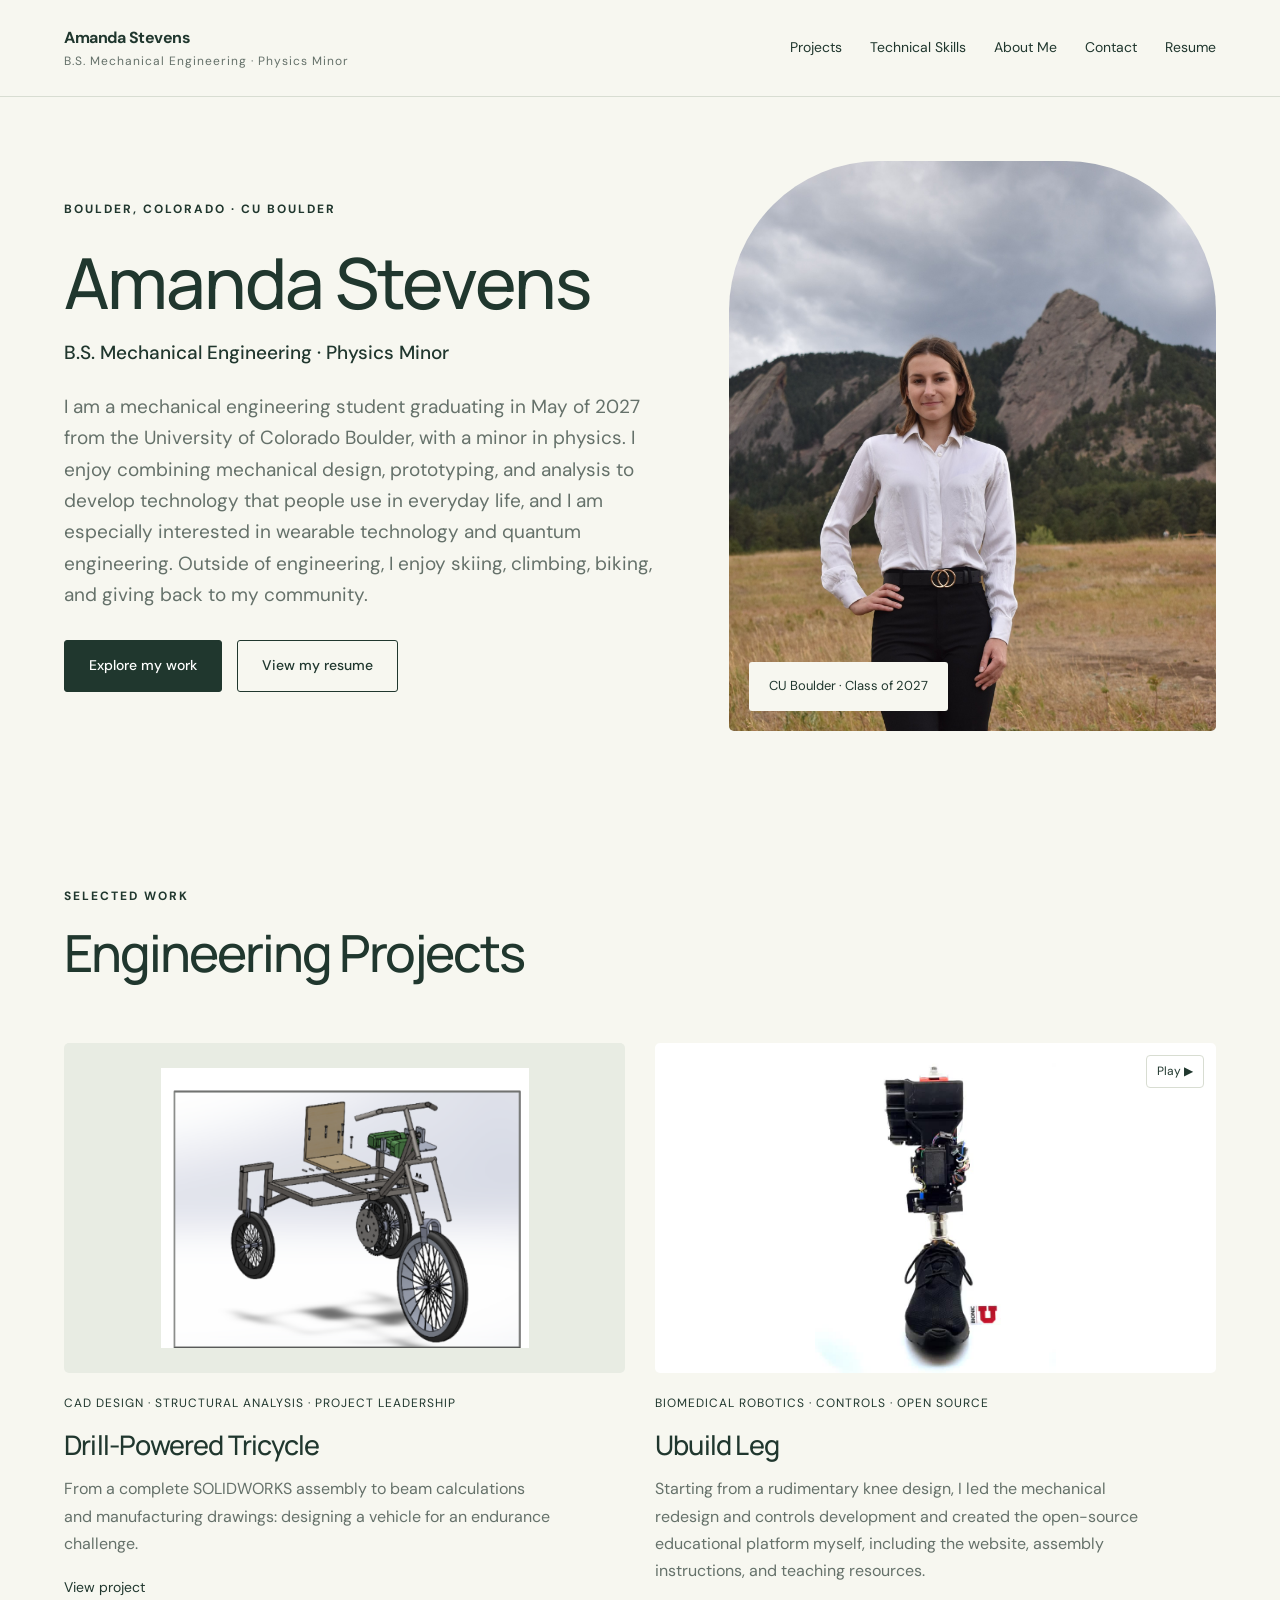
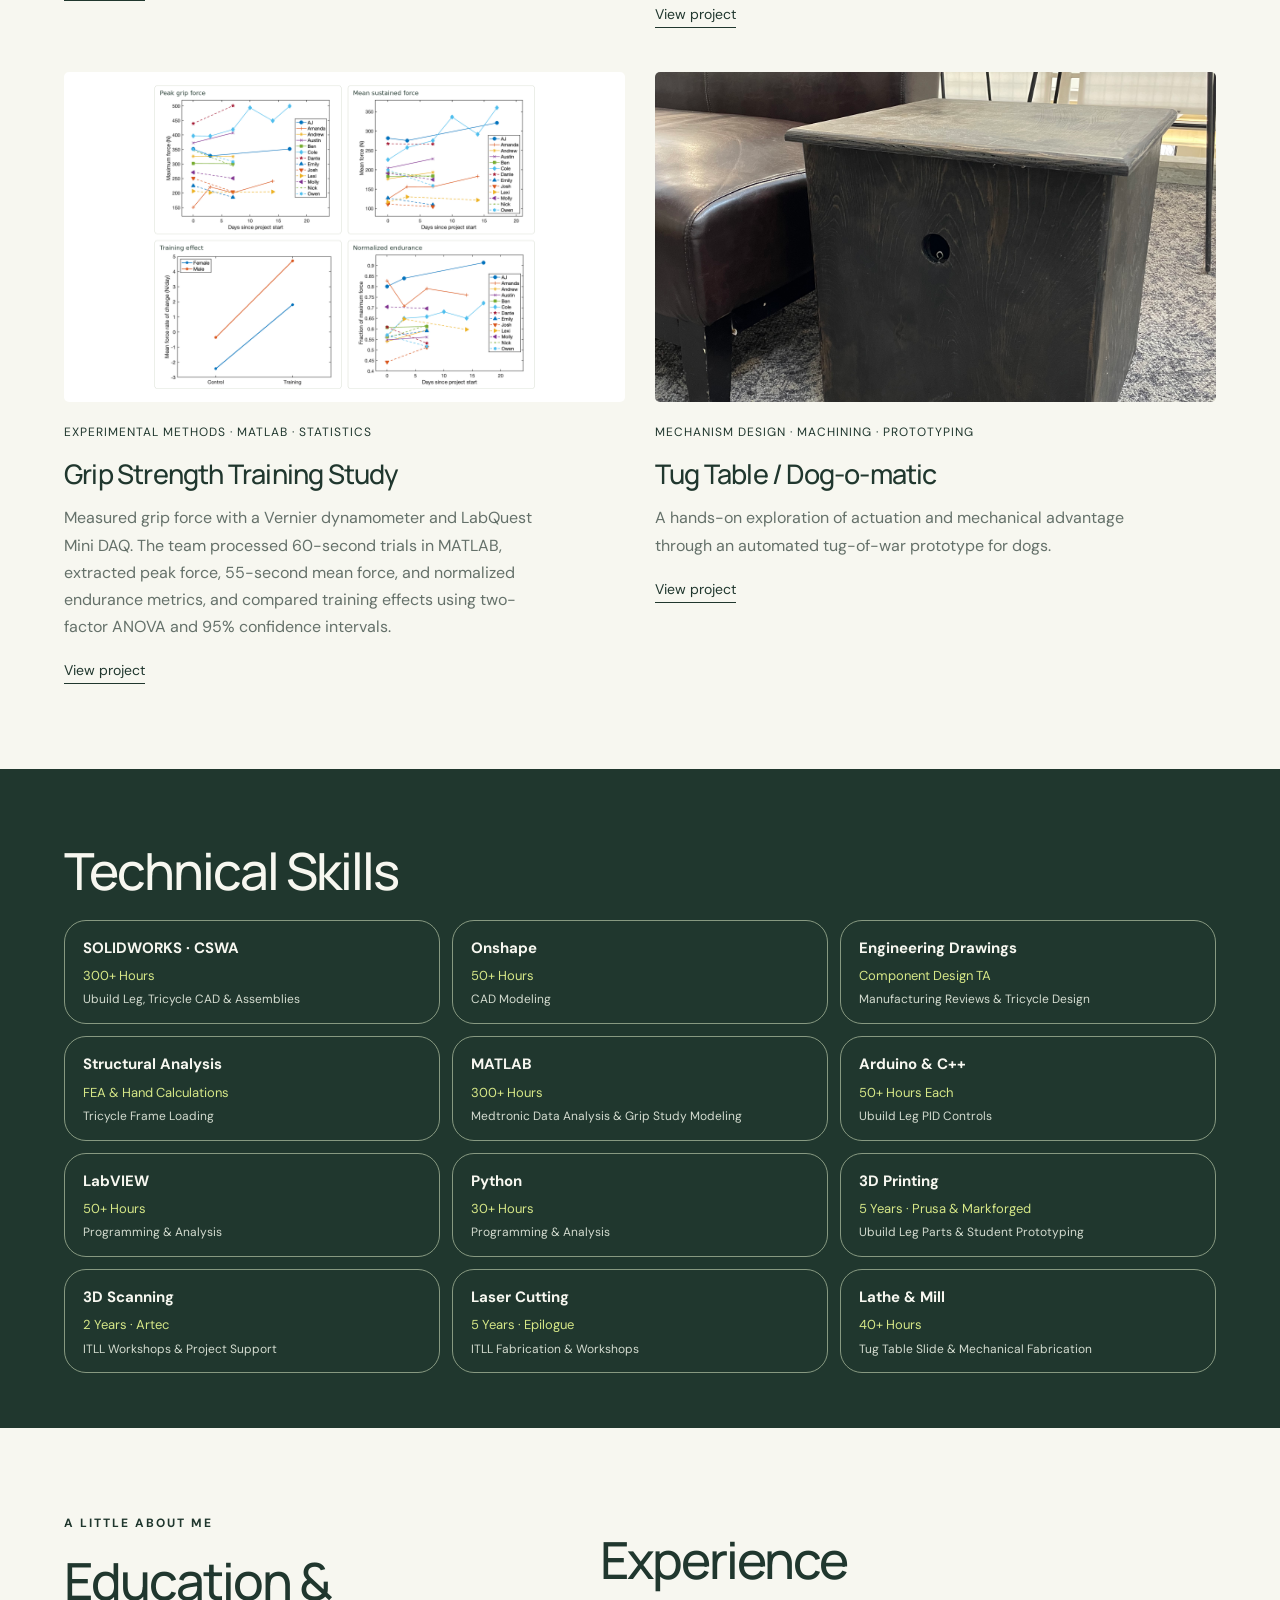
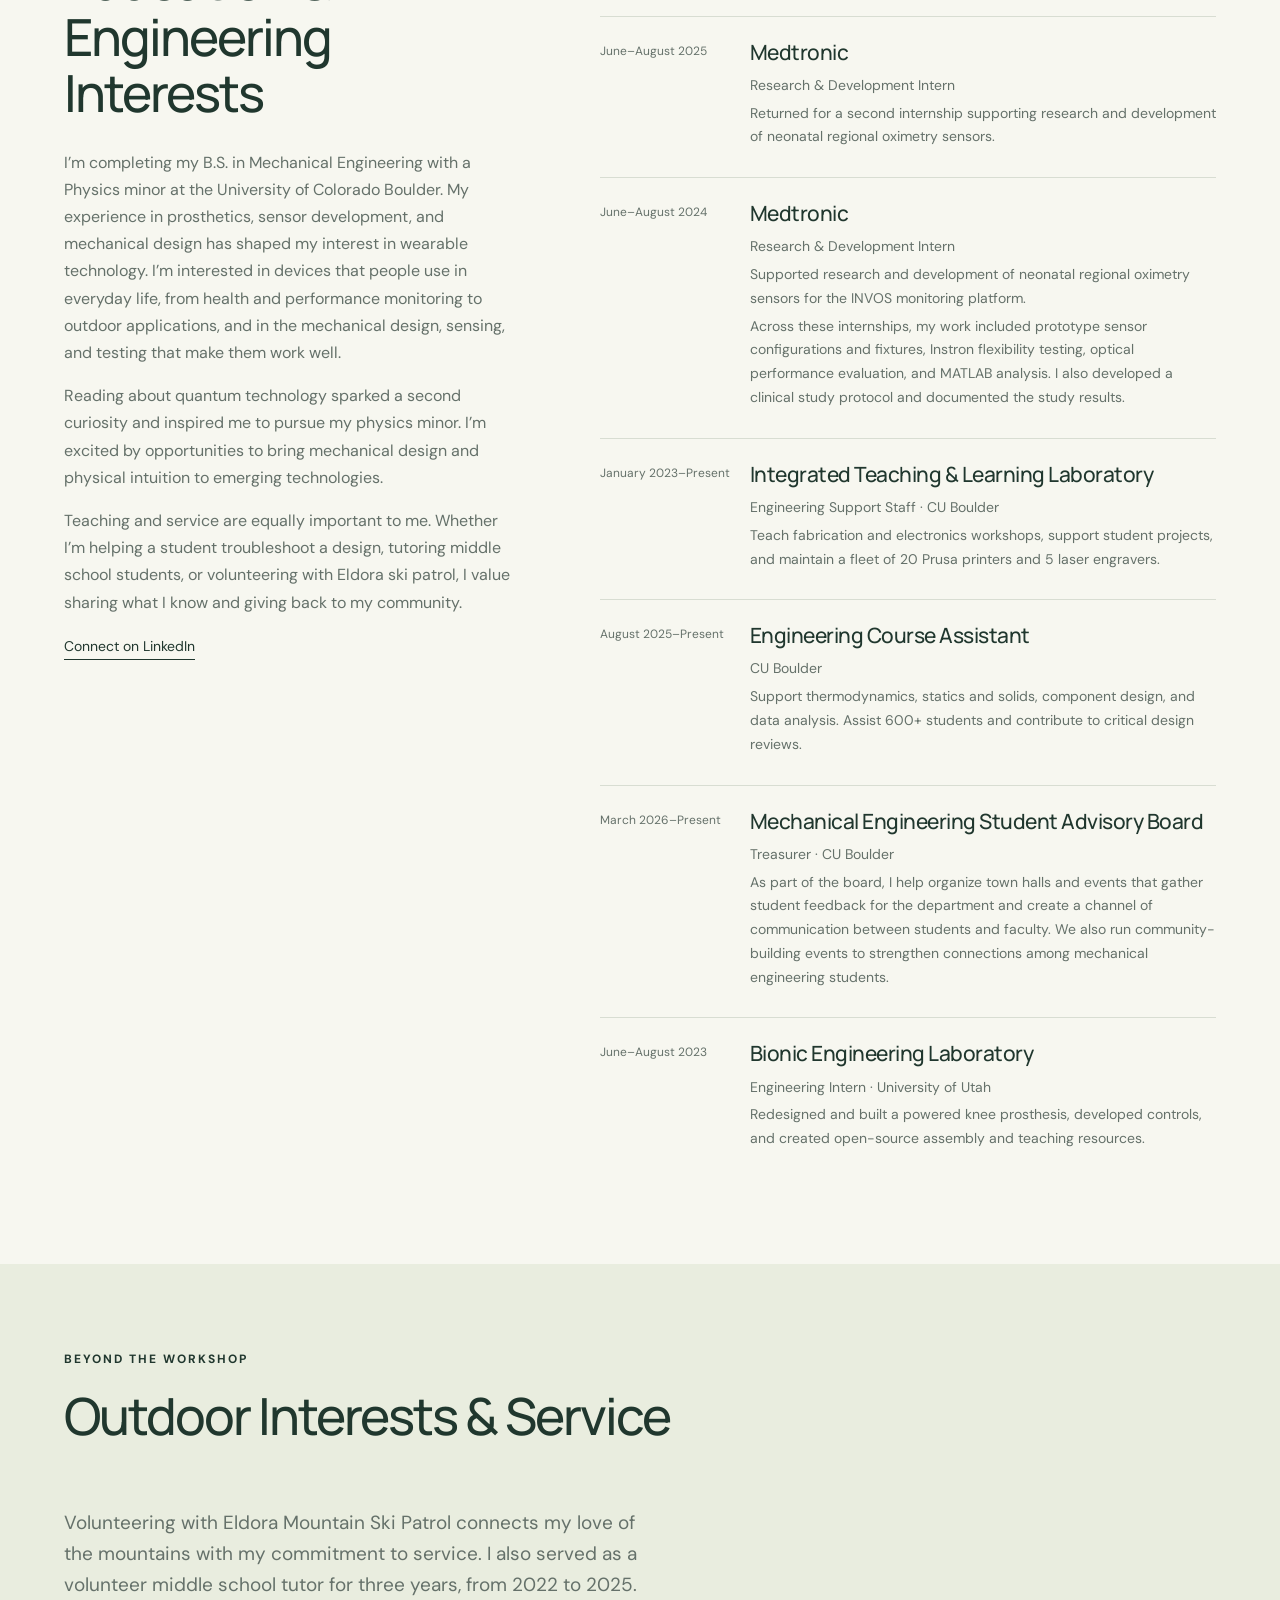
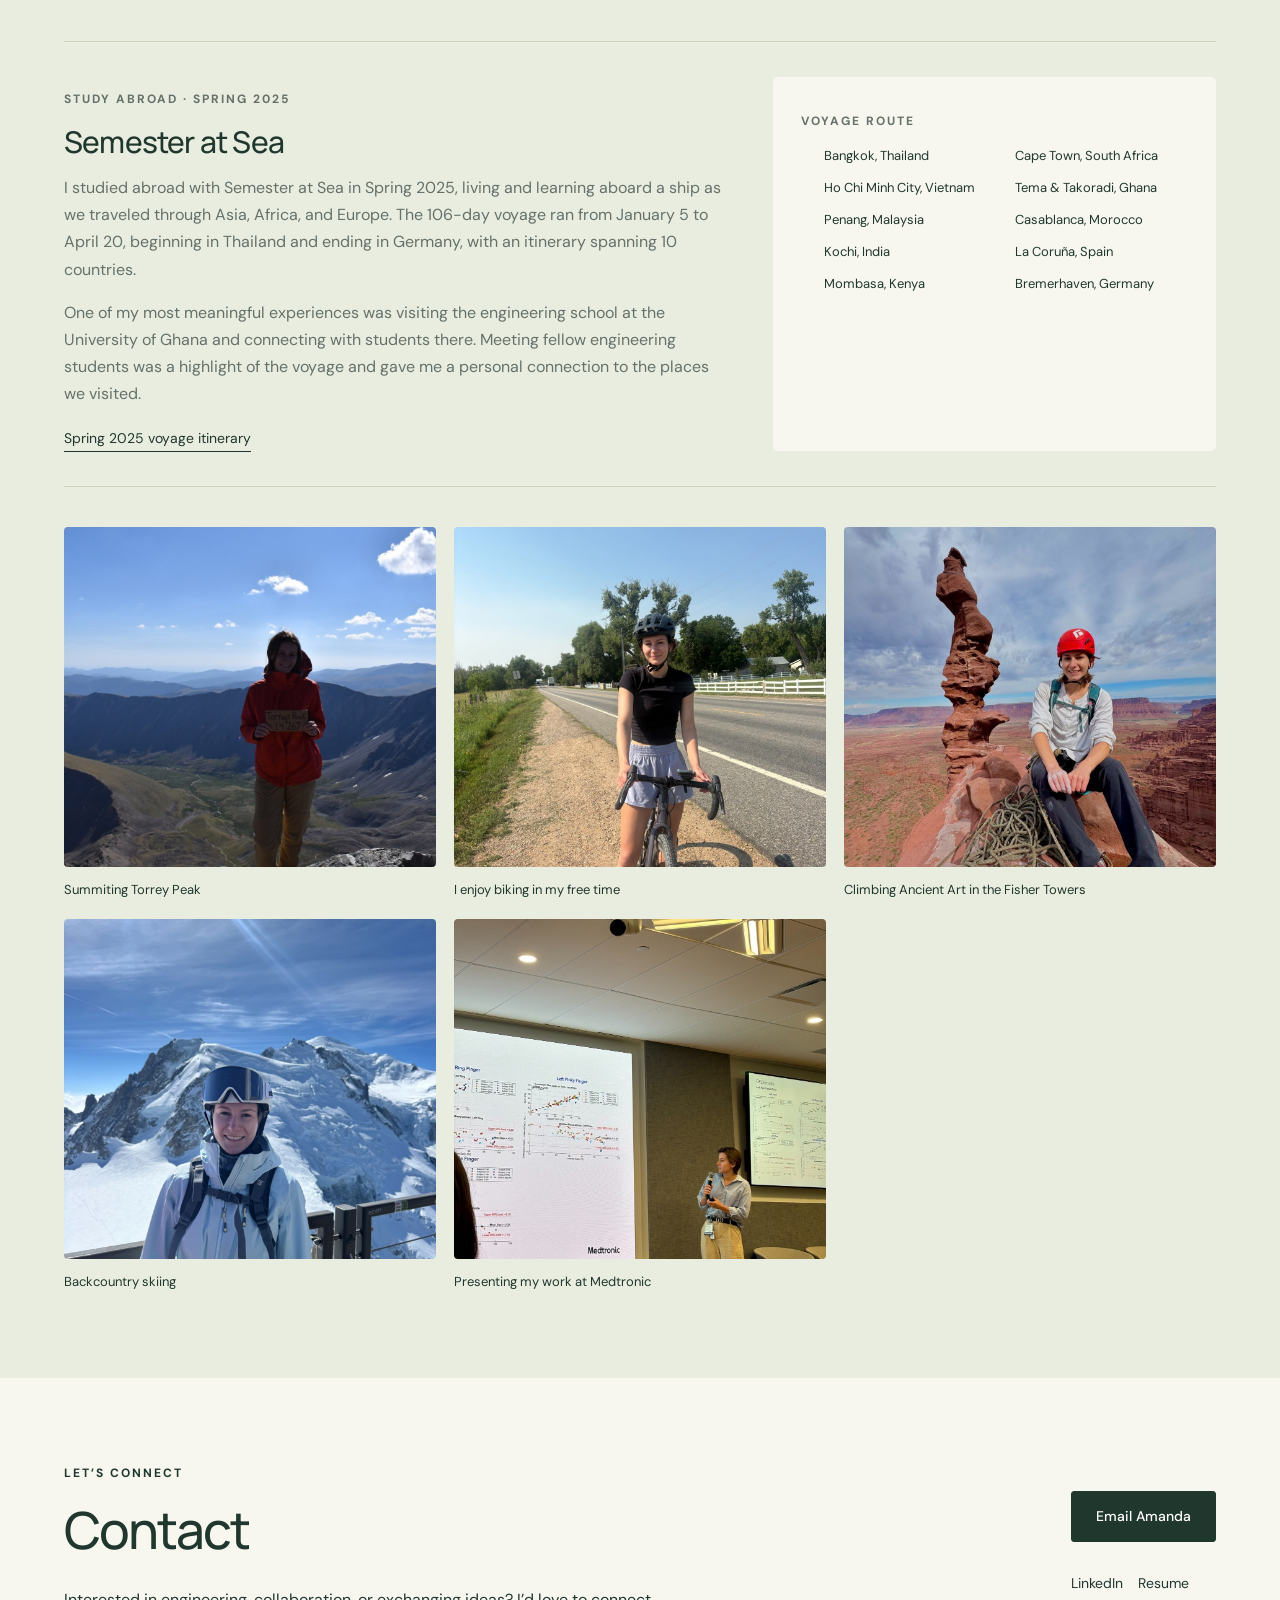
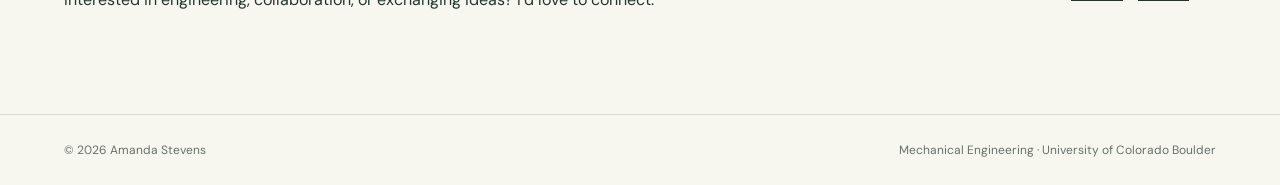
==== commit ef3d3b68: "Add files via upload" ====
--- a/index.html
+++ b/index.html
@@ -1 +1,9 @@
-<!doctype html><html lang="en"><head><meta charset="UTF-8"><meta name="viewport" content="width=device-width, initial-scale=1"><title>Mechanical Engineering Portfolio | Amanda Stevens</title><meta name="description" content="Amanda Stevens — mechanical engineering student at CU Boulder, physics minor, and designer interested in wearable technology, mechanical design, and quantum engineering. Explore CAD, structural analysis, robotics, and experimental projects."><meta name="theme-color" content="#20372e"><link rel="stylesheet" href="style.css"></head><body><a class="skip" href="#main">Skip to content</a><header><div class="nav"><a class="brand" href="index.html">Amanda Stevens<small>B.S. Mechanical Engineering · Physics Minor</small></a><nav aria-label="Main navigation"><a href="#projects">Projects</a><a href="#skills">Technical Skills</a><a href="#about">About Me</a><a href="#contact">Contact</a><a href="assets/resume.pdf" target="_blank" rel="noopener">Resume</a></nav></div></header><main id="main"><div class="container"><section class="hero"><div><div class="eyebrow">Boulder, Colorado · CU Boulder</div><h1>Amanda Stevens</h1><p class="degree-line">B.S. Mechanical Engineering · Physics Minor</p><p class="lead">I am a mechanical engineering student graduating in May of 2027 from the University of Colorado Boulder, with a minor in physics. I enjoy combining mechanical design, prototyping, and analysis to develop technology that people use in everyday life, and I am especially interested in wearable technology and quantum engineering. Outside of engineering, I enjoy skiing, climbing, biking, and giving back to my community.</p><div class="actions"><a class="button" href="#projects">Explore my work</a><a class="button secondary" href="assets/resume.pdf" target="_blank" rel="noopener">View my resume</a></div></div><div class="hero-visual"><img src="assets/amanda-portrait.jpg" alt="Amanda Stevens standing in front of the Boulder Flatirons" fetchpriority="high"><div class="image-label">CU Boulder · Class of 2027</div></div></section><section id="projects"><div class="section-head"><div><div class="eyebrow">Selected work</div><h2>Engineering Projects</h2></div></div><div class="projects"><article class="project"><a href="tricycle.html"><div class="project-image cad"><img src="assets/tricycle.png" alt="Drill-Powered Tricycle project" loading="lazy"></div><div class="label"><span>CAD design · Structural analysis · Project leadership</span></div><h3>Drill-Powered Tricycle</h3><p>From a complete SOLIDWORKS assembly to beam calculations and manufacturing drawings: designing a vehicle for an endurance challenge.</p><span class="project-link">View project</span></a></article><article class="project leg-video-project"><a href="ubuild-leg.html"><div class="project-image leg-video"><video id="leg-rotation" autoplay muted loop playsinline preload="metadata" poster="assets/ubuild-leg-rotation-poster.jpg" aria-label="Rotating view of the Ubuild Leg powered prosthesis"><source src="assets/ubuild-leg-rotation.mp4" type="video/mp4"></video></div><div class="label"><span>Biomedical robotics · Controls · Open source</span></div><h3>Ubuild Leg</h3><p>Starting from a rudimentary knee design, I led the mechanical redesign and controls development and created the open-source educational platform myself, including the website, assembly instructions, and teaching resources.</p><span class="project-link">View project</span></a><button id="leg-video-toggle" class="video-toggle" type="button" aria-controls="leg-rotation" aria-label="Pause rotating prosthesis video">Pause ⏸</button></article><article class="project"><a href="grip-strength.html"><div class="project-image cad results-cover"><img src="assets/grip-results-four-panel.png" alt="Four results plots: peak grip force, mean sustained force, training effect, and normalized endurance" loading="lazy"></div><div class="label"><span>Experimental methods · MATLAB · Statistics</span></div><h3>Grip Strength Training Study</h3><p>Measured grip force with a Vernier dynamometer and LabQuest Mini DAQ. The team processed 60-second trials in MATLAB, extracted peak force, 55-second mean force, and normalized endurance metrics, and compared training effects using two-factor ANOVA and 95% confidence intervals.</p><span class="project-link">View project</span></a></article><article class="project"><a href="tug-table.html"><div class="project-image "><img src="assets/tug.png" alt="Tug Table / Dog-o-matic project" loading="lazy"></div><div class="label"><span>Mechanism design · Machining · Prototyping</span></div><h3>Tug Table / Dog-o-matic</h3><p>A hands-on exploration of actuation and mechanical advantage through an automated tug-of-war prototype for dogs.</p><span class="project-link">View project</span></a></article></div></section></div><section class="skills-section" id="skills"><div class="container"><h2>Technical Skills</h2><div class="skill-bubbles"><div class="skill-bubble"><strong>SOLIDWORKS · CSWA</strong><span>300+ Hours</span><small>Ubuild Leg, Tricycle CAD &amp; Assemblies</small></div><div class="skill-bubble"><strong>Onshape</strong><span>50+ Hours</span><small>CAD Modeling</small></div><div class="skill-bubble"><strong>Engineering Drawings</strong><span>Component Design TA</span><small>Manufacturing Reviews &amp; Tricycle Design</small></div><div class="skill-bubble"><strong>Structural Analysis</strong><span>FEA &amp; Hand Calculations</span><small>Tricycle Frame Loading</small></div><div class="skill-bubble"><strong>MATLAB</strong><span>300+ Hours</span><small>Medtronic Data Analysis &amp; Grip Study Modeling</small></div><div class="skill-bubble"><strong>Arduino &amp; C++</strong><span>50+ Hours Each</span><small>Ubuild Leg PID Controls</small></div><div class="skill-bubble"><strong>LabVIEW</strong><span>50+ Hours</span><small>Programming &amp; Analysis</small></div><div class="skill-bubble"><strong>Python</strong><span>30+ Hours</span><small>Programming &amp; Analysis</small></div><div class="skill-bubble"><strong>3D Printing</strong><span>5 Years · Prusa &amp; Markforged</span><small>Ubuild Leg Parts &amp; Student Prototyping</small></div><div class="skill-bubble"><strong>3D Scanning</strong><span>2 Years · Artec</span><small>ITLL Workshops &amp; Project Support</small></div><div class="skill-bubble"><strong>Laser Cutting</strong><span>5 Years · Epilogue</span><small>ITLL Fabrication &amp; Workshops</small></div><div class="skill-bubble"><strong>Lathe &amp; Mill</strong><span>40+ Hours</span><small>Tug Table Slide &amp; Mechanical Fabrication</small></div></div></div></section><div class="container"><section id="about" class="about-grid"><div><div class="eyebrow">A little about me</div><h2>Education & Engineering Interests</h2><p>I’m completing my B.S. in Mechanical Engineering with a Physics minor at the University of Colorado Boulder. My experience in prosthetics, sensor development, and mechanical design has shaped my interest in wearable technology. I’m interested in devices that people use in everyday life, from health and performance monitoring to outdoor applications, and in the mechanical design, sensing, and testing that make them work well.</p><p>Reading about quantum technology sparked a second curiosity and inspired me to pursue my physics minor. I’m excited by opportunities to bring mechanical design and physical intuition to emerging technologies.</p><p>Teaching and service are equally important to me. Whether I’m helping a student troubleshoot a design, tutoring middle school students, or volunteering with Eldora ski patrol, I value sharing what I know and giving back to my community.</p><a class="project-link" href="https://www.linkedin.com/in/amanda-stevens497" target="_blank" rel="noopener">Connect on LinkedIn</a></div><div><h2>Experience</h2><div class="experience"><span class="date">June–August 2025</span><div><h3>Medtronic</h3><p>Research & Development Intern</p><p>Returned for a second internship supporting research and development of neonatal regional oximetry sensors.</p></div></div><div class="experience"><span class="date">June–August 2024</span><div><h3>Medtronic</h3><p>Research & Development Intern</p><p>Supported research and development of neonatal regional oximetry sensors for the INVOS monitoring platform.</p><p>Across these internships, my work included prototype sensor configurations and fixtures, Instron flexibility testing, optical performance evaluation, and MATLAB analysis. I also developed a clinical study protocol and documented the study results.</p></div></div><div class="experience"><span class="date">January 2023–Present</span><div><h3>Integrated Teaching & Learning Laboratory</h3><p>Engineering Support Staff · CU Boulder</p><p>Teach fabrication and electronics workshops, support student projects, and maintain a fleet of 20 Prusa printers and 5 laser engravers.</p></div></div><div class="experience"><span class="date">August 2025–Present</span><div><h3>Engineering Course Assistant</h3><p>CU Boulder</p><p>Support thermodynamics, statics and solids, component design, and data analysis. Assist 600+ students and contribute to critical design reviews.</p></div></div><div class="experience"><span class="date">March 2026–Present</span><div><h3>Mechanical Engineering Student Advisory Board</h3><p>Treasurer · CU Boulder</p><p>As part of the board, I help organize town halls and events that gather student feedback for the department and create a channel of communication between students and faculty. We also run community-building events to strengthen connections among mechanical engineering students.</p></div></div><div class="experience"><span class="date">June–August 2023</span><div><h3>Bionic Engineering Laboratory</h3><p>Engineering Intern · University of Utah</p><p>Redesigned and built a powered knee prosthesis, developed controls, and created open-source assembly and teaching resources.</p></div></div></div></section></div><section class="passions"><div class="container"><div class="section-head"><div><div class="eyebrow">Beyond the workshop</div><h2>Outdoor Interests & Service</h2></div><p>Skiing, climbing, and cycling keep me outside. Reading, travel, and woodworking with my dad keep me curious.</p></div><p class="lead">Volunteering with Eldora Mountain Ski Patrol connects my love of the mountains with my commitment to service. I also served as a volunteer middle school tutor for three years, from 2022 to 2025.</p><div class="sea-section"><div><p class="eyebrow">Study abroad · Spring 2025</p><h3>Semester at Sea</h3><p>I studied abroad with Semester at Sea in Spring 2025, living and learning aboard a ship as we traveled through Asia, Africa, and Europe. The 106-day voyage ran from January 5 to April 20, beginning in Thailand and ending in Germany, with an itinerary spanning 10 countries.</p><p>One of my most meaningful experiences was visiting the engineering school at the University of Ghana and connecting with students there. Meeting fellow engineering students was a highlight of the voyage and gave me a personal connection to the places we visited.</p><a class="project-link" href="https://www.semesteratsea.org/voyages/spring-2025/" target="_blank" rel="noopener">Spring 2025 voyage itinerary</a></div><div class="sea-route"><p class="eyebrow">Voyage route</p><ul><li>Bangkok, Thailand</li><li>Ho Chi Minh City, Vietnam</li><li>Penang, Malaysia</li><li>Kochi, India</li><li>Mombasa, Kenya</li><li>Cape Town, South Africa</li><li>Tema & Takoradi, Ghana</li><li>Casablanca, Morocco</li><li>La Coruña, Spain</li><li>Bremerhaven, Germany</li></ul></div></div><div class="gallery"><figure><img src="assets/DSC_0092.jpg" alt="Amanda standing on a mountain summit" loading="lazy"><figcaption>Summiting Torrey Peak</figcaption></figure><figure><img src="assets/IMG_5683.jpg" alt="Amanda with her bicycle beside a trail" loading="lazy"><figcaption>I enjoy biking in my free time</figcaption></figure><figure><img src="assets/IMG_4238.jpg" alt="Amanda climbing among desert rock towers" loading="lazy"><figcaption>Climbing Ancient Art in the Fisher Towers</figcaption></figure><figure><img src="assets/IMG_1071.jpg" alt="Amanda with ski gear in the snowy mountains" loading="lazy"><figcaption>Backcountry skiing</figcaption></figure><figure><img class="presentation-photo" src="assets/IMG_0590.jpg" alt="Amanda presenting engineering work at Medtronic" loading="lazy"><figcaption>Presenting my work at Medtronic</figcaption></figure></div></div></section><div class="container"><section id="contact" class="contact"><div><div class="eyebrow">Let’s connect</div><h2>Contact</h2><p>Interested in engineering, collaboration, or exchanging ideas? I’d love to connect.</p></div><div><a class="button" href="mailto:amanda.stevens1038@gmail.com">Email Amanda</a><div class="actions"><a class="project-link" href="https://www.linkedin.com/in/amanda-stevens497" target="_blank" rel="noopener">LinkedIn</a><a class="project-link" href="assets/resume.pdf" target="_blank" rel="noopener">Resume</a></div></div></section></div></main><footer><div class="container footer-row"><span>© 2026 Amanda Stevens</span><span>Mechanical Engineering · University of Colorado Boulder</span></div></footer><script>const legVideo=document.getElementById("leg-rotation"),legToggle=document.getElementById("leg-video-toggle");function updateLegToggle(){legToggle.textContent=legVideo.paused?"Play ▶":"Pause ⏸";legToggle.setAttribute("aria-label",legVideo.paused?"Play rotating prosthesis video":"Pause rotating prosthesis video")}legToggle.addEventListener("click",()=>{if(legVideo.paused)legVideo.play().catch(()=>{});else legVideo.pause()});legVideo.addEventListener("play",updateLegToggle);legVideo.addEventListener("pause",updateLegToggle);if(matchMedia("(prefers-reduced-motion: reduce)").matches){legVideo.autoplay=false;legVideo.pause()}updateLegToggle();</script></body></html>+<!doctype html><html lang="en"><head><meta charset="UTF-8"><meta name="viewport" content="width=device-width, initial-scale=1"><title>Mechanical Engineering Portfolio | Amanda Stevens</title><meta name="description" content="Amanda Stevens — mechanical engineering student at CU Boulder, physics minor, and designer interested in wearable technology, mechanical design, and quantum engineering. Explore CAD, structural analysis, robotics, and experimental projects."><meta name="theme-color" content="#20372e"><link rel="stylesheet" href="style.css"><!-- Google tag (gtag.js) -->
+<script async src="https://www.googletagmanager.com/gtag/js?id=G-PT2MH5VKX5"></script>
+<script>
+  window.dataLayer = window.dataLayer || [];
+  function gtag(){dataLayer.push(arguments);}
+  gtag('js', new Date());
+  gtag('config', 'G-PT2MH5VKX5');
+</script>
+</head><body><a class="skip" href="#main">Skip to content</a><header><div class="nav"><a class="brand" href="index.html">Amanda Stevens<small>B.S. Mechanical Engineering · Physics Minor</small></a><nav aria-label="Main navigation"><a href="#projects">Projects</a><a href="#skills">Technical Skills</a><a href="#about">About Me</a><a href="#contact">Contact</a><a href="assets/resume.pdf" target="_blank" rel="noopener">Resume</a></nav></div></header><main id="main"><div class="container"><section class="hero"><div><div class="eyebrow">Boulder, Colorado · CU Boulder</div><h1>Amanda Stevens</h1><p class="degree-line">B.S. Mechanical Engineering · Physics Minor</p><p class="lead">I am a mechanical engineering student graduating in May of 2027 from the University of Colorado Boulder, with a minor in physics. I enjoy combining mechanical design, prototyping, and analysis to develop technology that people use in everyday life, and I am especially interested in wearable technology and quantum engineering. Outside of engineering, I enjoy skiing, climbing, biking, and giving back to my community.</p><div class="actions"><a class="button" href="#projects">Explore my work</a><a class="button secondary" href="assets/resume.pdf" target="_blank" rel="noopener">View my resume</a></div></div><div class="hero-visual"><img src="assets/amanda-portrait.jpg" alt="Amanda Stevens standing in front of the Boulder Flatirons" fetchpriority="high"><div class="image-label">CU Boulder · Class of 2027</div></div></section><section id="projects"><div class="section-head"><div><div class="eyebrow">Selected work</div><h2>Engineering Projects</h2></div></div><div class="projects"><article class="project"><a href="tricycle.html"><div class="project-image cad"><img src="assets/tricycle.png" alt="Drill-Powered Tricycle project" loading="lazy"></div><div class="label"><span>CAD design · Structural analysis · Project leadership</span></div><h3>Drill-Powered Tricycle</h3><p>From a complete SOLIDWORKS assembly to beam calculations and manufacturing drawings: designing a vehicle for an endurance challenge.</p><span class="project-link">View project</span></a></article><article class="project leg-video-project"><a href="ubuild-leg.html"><div class="project-image leg-video"><video id="leg-rotation" autoplay muted loop playsinline preload="metadata" poster="assets/ubuild-leg-rotation-poster.jpg" aria-label="Rotating view of the Ubuild Leg powered prosthesis"><source src="assets/ubuild-leg-rotation.mp4" type="video/mp4"></video></div><div class="label"><span>Biomedical robotics · Controls · Open source</span></div><h3>Ubuild Leg</h3><p>Starting from a rudimentary knee design, I led the mechanical redesign and controls development and created the open-source educational platform myself, including the website, assembly instructions, and teaching resources.</p><span class="project-link">View project</span></a><button id="leg-video-toggle" class="video-toggle" type="button" aria-controls="leg-rotation" aria-label="Pause rotating prosthesis video">Pause ⏸</button></article><article class="project"><a href="grip-strength.html"><div class="project-image cad results-cover"><img src="assets/grip-results-four-panel.png" alt="Four results plots: peak grip force, mean sustained force, training effect, and normalized endurance" loading="lazy"></div><div class="label"><span>Experimental methods · MATLAB · Statistics</span></div><h3>Grip Strength Training Study</h3><p>Measured grip force with a Vernier dynamometer and LabQuest Mini DAQ. The team processed 60-second trials in MATLAB, extracted peak force, 55-second mean force, and normalized endurance metrics, and compared training effects using two-factor ANOVA and 95% confidence intervals.</p><span class="project-link">View project</span></a></article><article class="project"><a href="tug-table.html"><div class="project-image "><img src="assets/tug.png" alt="Tug Table / Dog-o-matic project" loading="lazy"></div><div class="label"><span>Mechanism design · Machining · Prototyping</span></div><h3>Tug Table / Dog-o-matic</h3><p>A hands-on exploration of actuation and mechanical advantage through an automated tug-of-war prototype for dogs.</p><span class="project-link">View project</span></a></article></div></section></div><section class="skills-section" id="skills"><div class="container"><h2>Technical Skills</h2><div class="skill-bubbles"><div class="skill-bubble"><strong>SOLIDWORKS · CSWA</strong><span>300+ Hours</span><small>Ubuild Leg, Tricycle CAD &amp; Assemblies</small></div><div class="skill-bubble"><strong>Onshape</strong><span>50+ Hours</span><small>CAD Modeling</small></div><div class="skill-bubble"><strong>Engineering Drawings</strong><span>Component Design TA</span><small>Manufacturing Reviews &amp; Tricycle Design</small></div><div class="skill-bubble"><strong>Structural Analysis</strong><span>FEA &amp; Hand Calculations</span><small>Tricycle Frame Loading</small></div><div class="skill-bubble"><strong>MATLAB</strong><span>300+ Hours</span><small>Medtronic Data Analysis &amp; Grip Study Modeling</small></div><div class="skill-bubble"><strong>Arduino &amp; C++</strong><span>50+ Hours Each</span><small>Ubuild Leg PID Controls</small></div><div class="skill-bubble"><strong>LabVIEW</strong><span>50+ Hours</span><small>Programming &amp; Analysis</small></div><div class="skill-bubble"><strong>Python</strong><span>30+ Hours</span><small>Programming &amp; Analysis</small></div><div class="skill-bubble"><strong>3D Printing</strong><span>5 Years · Prusa &amp; Markforged</span><small>Ubuild Leg Parts &amp; Student Prototyping</small></div><div class="skill-bubble"><strong>3D Scanning</strong><span>2 Years · Artec</span><small>ITLL Workshops &amp; Project Support</small></div><div class="skill-bubble"><strong>Laser Cutting</strong><span>5 Years · Epilogue</span><small>ITLL Fabrication &amp; Workshops</small></div><div class="skill-bubble"><strong>Lathe &amp; Mill</strong><span>40+ Hours</span><small>Tug Table Slide &amp; Mechanical Fabrication</small></div></div></div></section><div class="container"><section id="about" class="about-grid"><div><div class="eyebrow">A little about me</div><h2>Education & Engineering Interests</h2><p>I’m completing my B.S. in Mechanical Engineering with a Physics minor at the University of Colorado Boulder. My experience in prosthetics, sensor development, and mechanical design has shaped my interest in wearable technology. I’m interested in devices that people use in everyday life, from health and performance monitoring to outdoor applications, and in the mechanical design, sensing, and testing that make them work well.</p><p>Reading about quantum technology sparked a second curiosity and inspired me to pursue my physics minor. I’m excited by opportunities to bring mechanical design and physical intuition to emerging technologies.</p><p>Teaching and service are equally important to me. Whether I’m helping a student troubleshoot a design, tutoring middle school students, or volunteering with Eldora ski patrol, I value sharing what I know and giving back to my community.</p><a class="project-link" href="https://www.linkedin.com/in/amanda-stevens497" target="_blank" rel="noopener">Connect on LinkedIn</a></div><div><h2>Experience</h2><div class="experience"><span class="date">June–August 2025</span><div><h3>Medtronic</h3><p>Research & Development Intern</p><p>Returned for a second internship supporting research and development of neonatal regional oximetry sensors.</p></div></div><div class="experience"><span class="date">June–August 2024</span><div><h3>Medtronic</h3><p>Research & Development Intern</p><p>Supported research and development of neonatal regional oximetry sensors for the INVOS monitoring platform.</p><p>Across these internships, my work included prototype sensor configurations and fixtures, Instron flexibility testing, optical performance evaluation, and MATLAB analysis. I also developed a clinical study protocol and documented the study results.</p></div></div><div class="experience"><span class="date">January 2023–Present</span><div><h3>Integrated Teaching & Learning Laboratory</h3><p>Engineering Support Staff · CU Boulder</p><p>Teach fabrication and electronics workshops, support student projects, and maintain a fleet of 20 Prusa printers and 5 laser engravers.</p></div></div><div class="experience"><span class="date">August 2025–Present</span><div><h3>Engineering Course Assistant</h3><p>CU Boulder</p><p>Support thermodynamics, statics and solids, component design, and data analysis. Assist 600+ students and contribute to critical design reviews.</p></div></div><div class="experience"><span class="date">March 2026–Present</span><div><h3>Mechanical Engineering Student Advisory Board</h3><p>Treasurer · CU Boulder</p><p>As part of the board, I help organize town halls and events that gather student feedback for the department and create a channel of communication between students and faculty. We also run community-building events to strengthen connections among mechanical engineering students.</p></div></div><div class="experience"><span class="date">June–August 2023</span><div><h3>Bionic Engineering Laboratory</h3><p>Engineering Intern · University of Utah</p><p>Redesigned and built a powered knee prosthesis, developed controls, and created open-source assembly and teaching resources.</p></div></div></div></section></div><section class="passions"><div class="container"><div class="section-head"><div><div class="eyebrow">Beyond the workshop</div><h2>Outdoor Interests & Service</h2></div></div><p class="lead">Volunteering with Eldora Mountain Ski Patrol connects my love of the mountains with my commitment to service. I also served as a volunteer middle school tutor for three years, from 2022 to 2025.</p><div class="sea-section"><div><p class="eyebrow">Study abroad · Spring 2025</p><h3>Semester at Sea</h3><p>I studied abroad with Semester at Sea in Spring 2025, living and learning aboard a ship as we traveled through Asia, Africa, and Europe. The 106-day voyage ran from January 5 to April 20, beginning in Thailand and ending in Germany, with an itinerary spanning 10 countries.</p><p>One of my most meaningful experiences was visiting the engineering school at the University of Ghana and connecting with students there. Meeting fellow engineering students was a highlight of the voyage and gave me a personal connection to the places we visited.</p><a class="project-link" href="https://www.semesteratsea.org/voyages/spring-2025/" target="_blank" rel="noopener">Spring 2025 voyage itinerary</a></div><div class="sea-route"><p class="eyebrow">Voyage route</p><ul><li>Bangkok, Thailand</li><li>Ho Chi Minh City, Vietnam</li><li>Penang, Malaysia</li><li>Kochi, India</li><li>Mombasa, Kenya</li><li>Cape Town, South Africa</li><li>Tema & Takoradi, Ghana</li><li>Casablanca, Morocco</li><li>La Coruña, Spain</li><li>Bremerhaven, Germany</li></ul></div></div><div class="gallery"><figure><img src="assets/DSC_0092.jpg" alt="Amanda standing on a mountain summit" loading="lazy"><figcaption>Summiting Torrey Peak</figcaption></figure><figure><img src="assets/IMG_5683.jpg" alt="Amanda with her bicycle beside a trail" loading="lazy"><figcaption>I enjoy biking in my free time</figcaption></figure><figure><img src="assets/IMG_4238.jpg" alt="Amanda climbing among desert rock towers" loading="lazy"><figcaption>Climbing Ancient Art in the Fisher Towers</figcaption></figure><figure><img src="assets/IMG_1071.jpg" alt="Amanda with ski gear in the snowy mountains" loading="lazy"><figcaption>Backcountry skiing</figcaption></figure><figure><img class="presentation-photo" src="assets/IMG_0590.jpg" alt="Amanda presenting engineering work at Medtronic" loading="lazy"><figcaption>Presenting my work at Medtronic</figcaption></figure></div></div></section><div class="container"><section id="contact" class="contact"><div><div class="eyebrow">Let’s connect</div><h2>Contact</h2><p>Interested in engineering, collaboration, or exchanging ideas? I’d love to connect.</p></div><div><a class="button" href="mailto:amanda.stevens1038@gmail.com">Email Amanda</a><div class="actions"><a class="project-link" href="https://www.linkedin.com/in/amanda-stevens497" target="_blank" rel="noopener">LinkedIn</a><a class="project-link" href="assets/resume.pdf" target="_blank" rel="noopener">Resume</a></div></div></section></div></main><footer><div class="container footer-row"><span>© 2026 Amanda Stevens</span><span>Mechanical Engineering · University of Colorado Boulder</span></div></footer><script>const legVideo=document.getElementById("leg-rotation"),legToggle=document.getElementById("leg-video-toggle");function updateLegToggle(){legToggle.textContent=legVideo.paused?"Play ▶":"Pause ⏸";legToggle.setAttribute("aria-label",legVideo.paused?"Play rotating prosthesis video":"Pause rotating prosthesis video")}legToggle.addEventListener("click",()=>{if(legVideo.paused)legVideo.play().catch(()=>{});else legVideo.pause()});legVideo.addEventListener("play",updateLegToggle);legVideo.addEventListener("pause",updateLegToggle);if(matchMedia("(prefers-reduced-motion: reduce)").matches){legVideo.autoplay=false;legVideo.pause()}updateLegToggle();</script></body></html>
--- a/style.css
+++ b/style.css
@@ -14,3 +14,5 @@
 .sea-section{display:grid;grid-template-columns:1.2fr .8fr;gap:45px;margin-top:40px;padding:35px 0;border-top:1px solid #cbd3bd;border-bottom:1px solid #cbd3bd}.sea-section p{color:var(--muted)}.sea-section h3{font-size:30px}.sea-route{padding:22px 28px;background:#f7f7f0;border-radius:5px}.sea-route ol{margin:14px 0 0;padding-left:22px;columns:2;font-size:13px}.sea-route li{padding:0 0 10px 5px;break-inside:avoid}@media(max-width:800px){.sea-section{grid-template-columns:1fr;gap:20px}}
 
 .degree-line{font-size:19px;font-weight:500;margin:-5px 0 22px}.skill-bubbles{display:grid;grid-template-columns:repeat(3,minmax(0,1fr));gap:18px}.skill-bubble{border:1px solid #879981;border-radius:28px;padding:22px 25px;display:flex;flex-direction:column;gap:7px}.skill-bubble strong{font-size:17px}.skill-bubble span{font-size:14px;color:#d6e787}.skill-bubble small{font-size:13px;color:#d3dbcf;line-height:1.5}.sea-route ul{margin:14px 0 0;padding-left:18px;columns:2;font-size:13px;list-style:none}.hero h1{margin-bottom:20px}@media(max-width:800px){.skill-bubbles{grid-template-columns:1fr 1fr}}@media(max-width:500px){.skill-bubbles{grid-template-columns:1fr}}
+
+.skill-bubbles{gap:12px}.skill-bubble{padding:15px 18px;border-radius:22px;gap:4px}.skill-bubble strong{font-size:15px}.skill-bubble span{font-size:13px}.skill-bubble small{font-size:12px;line-height:1.4}.skills-section{padding:55px 0}.skills-section h2{margin-bottom:22px}.machine-shop-figure{max-width:600px;margin:25px auto}.machine-shop-figure img{width:100%;height:auto}
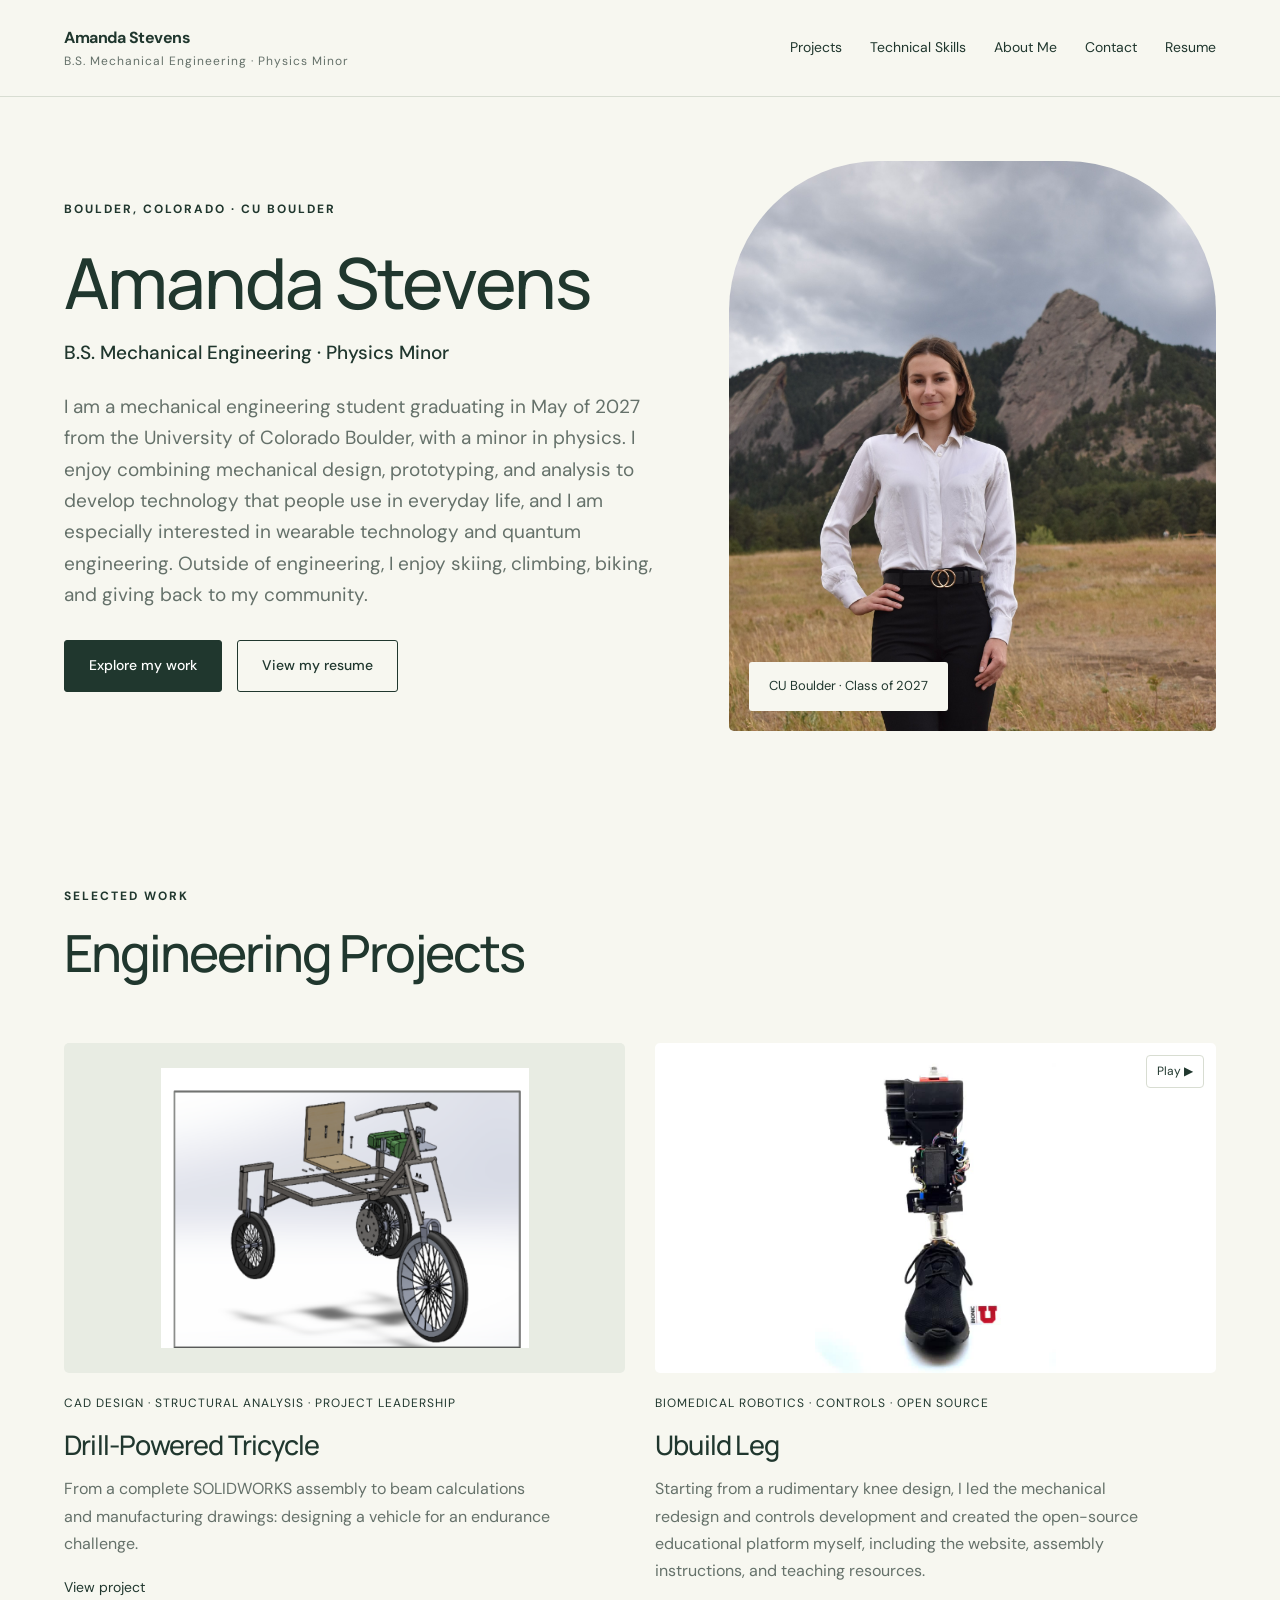
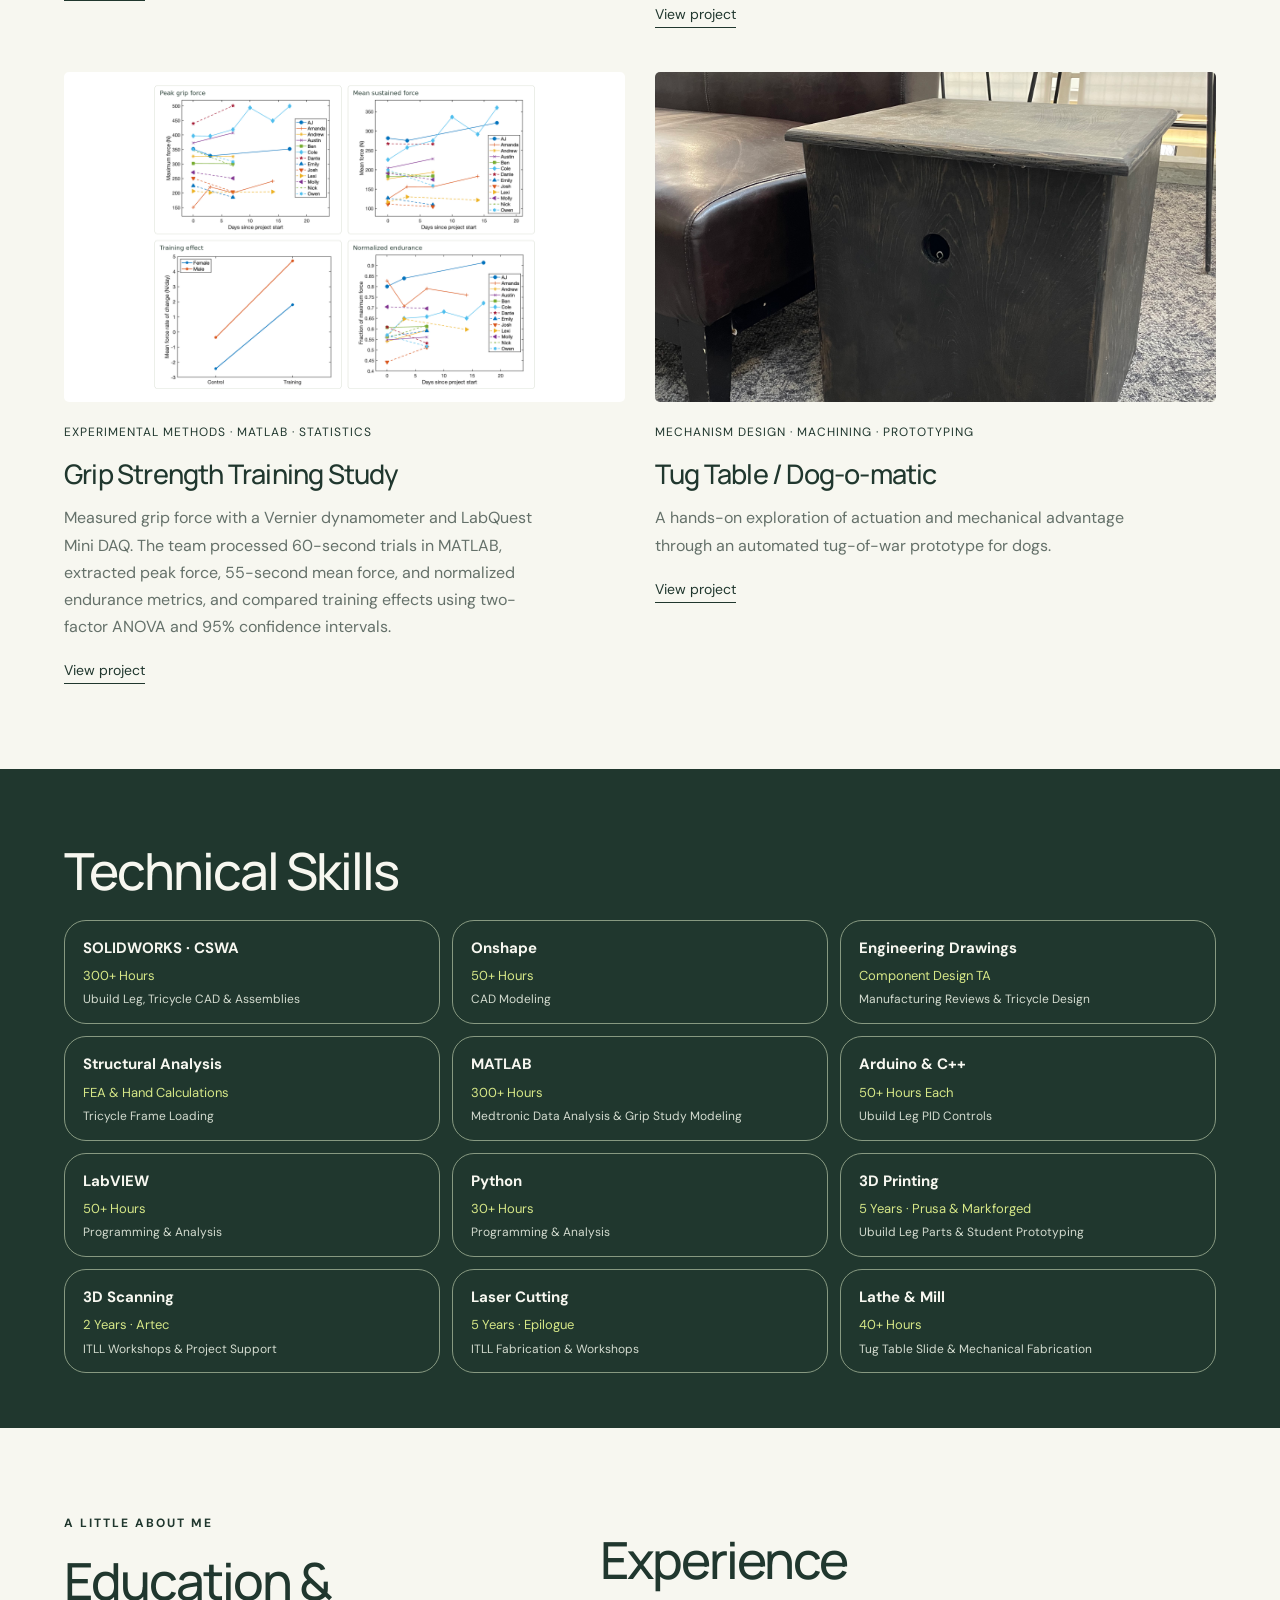
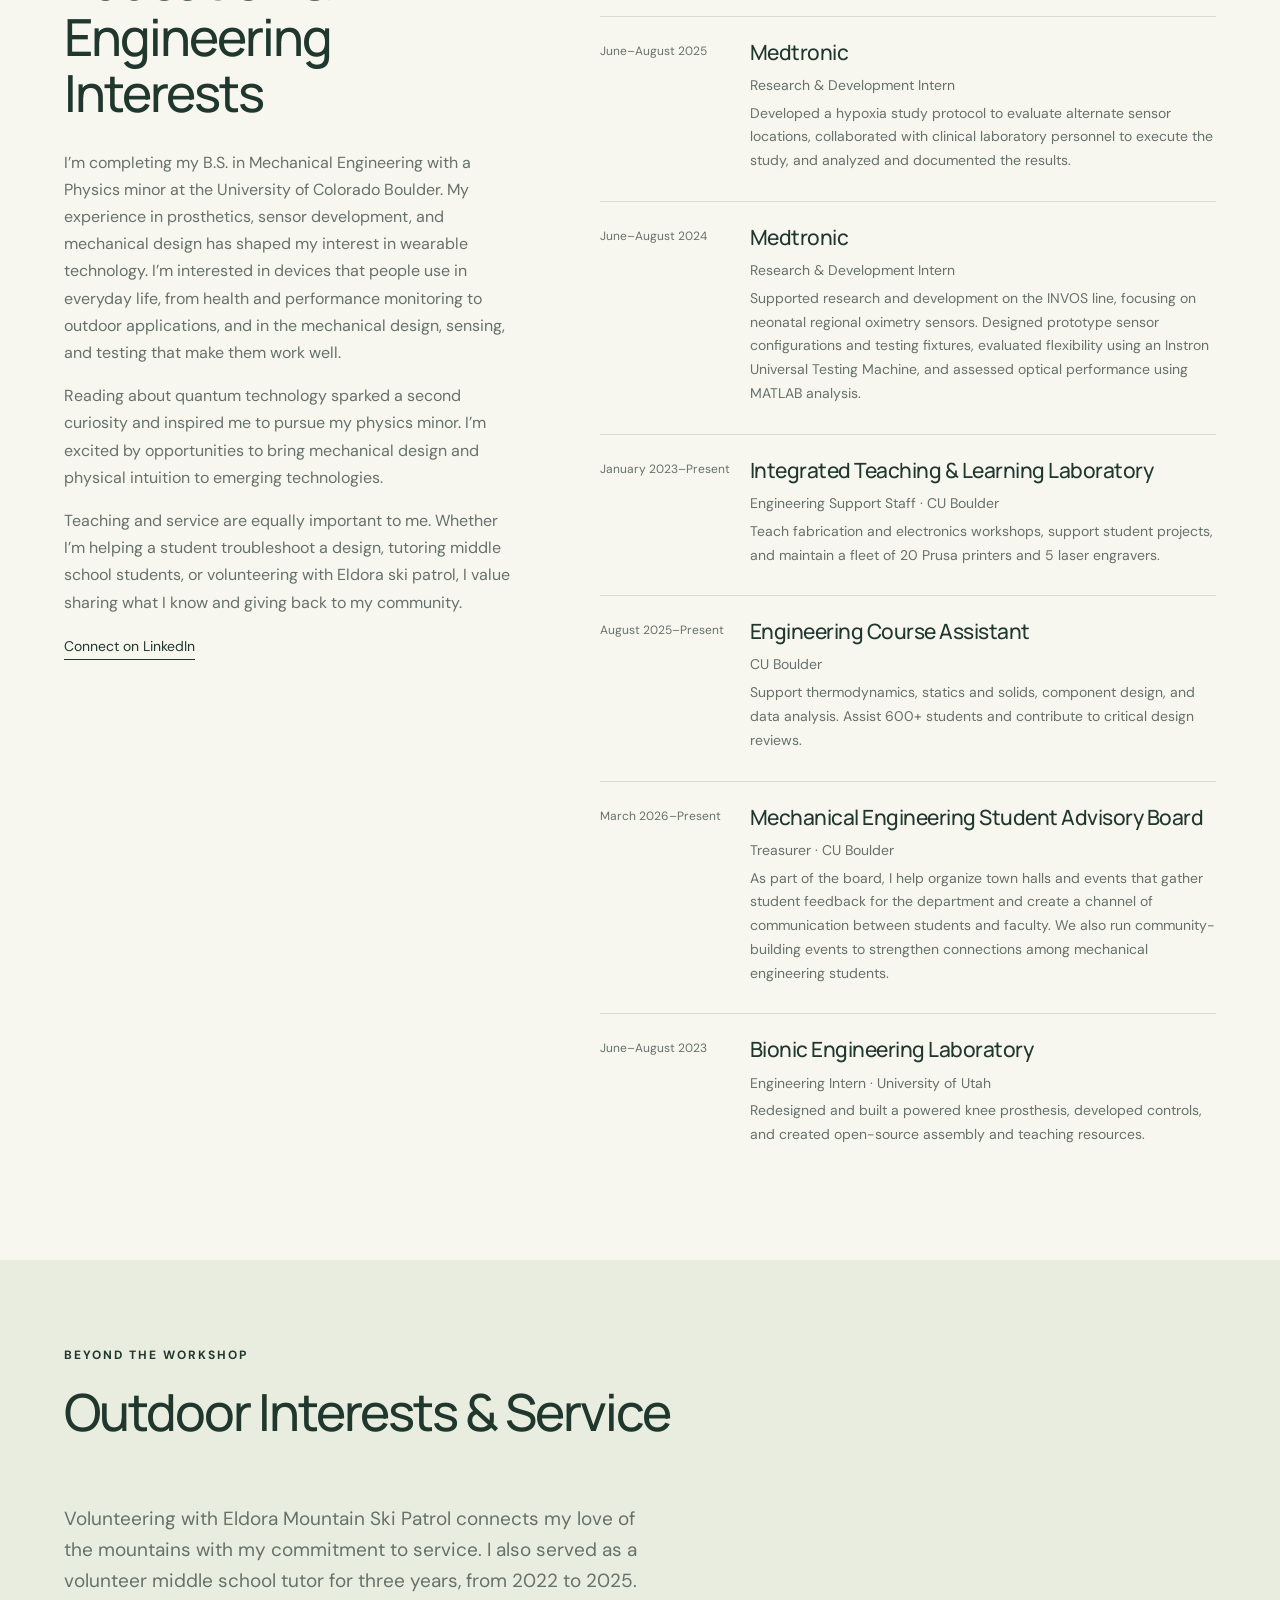
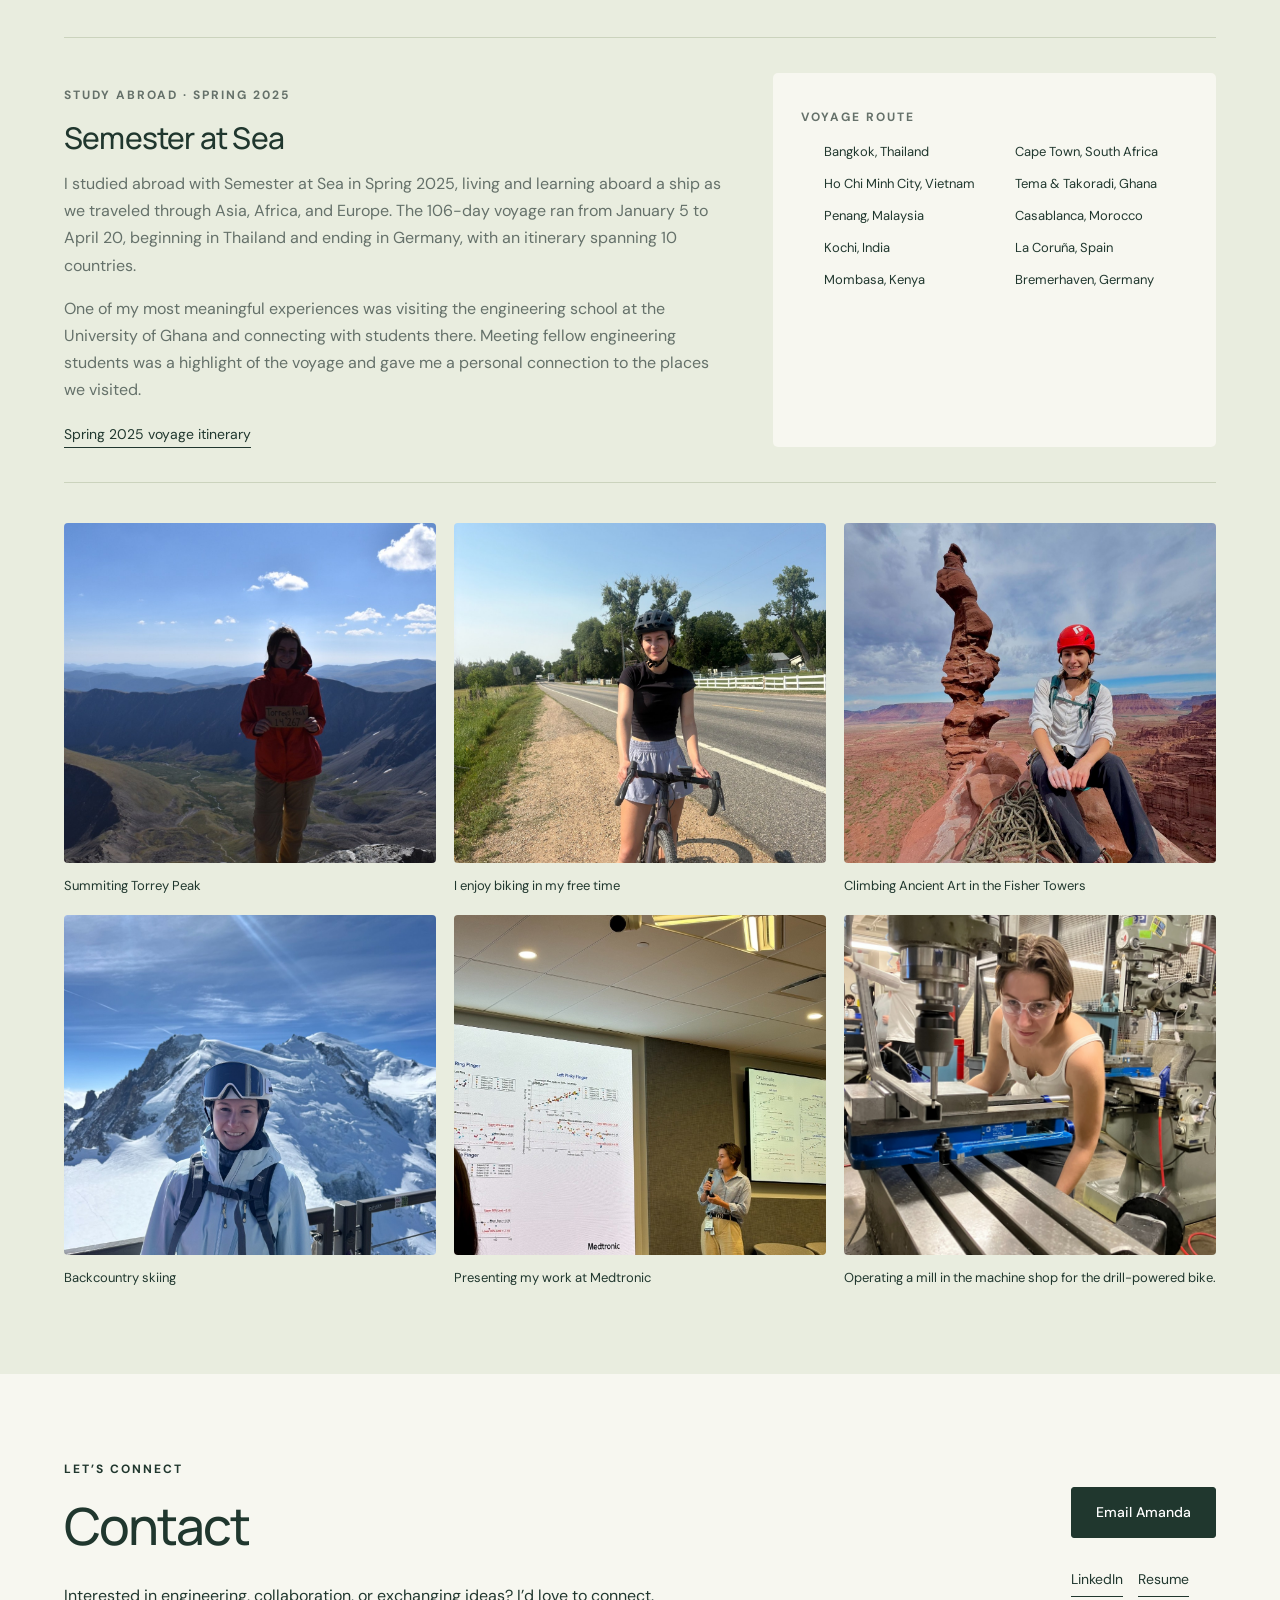
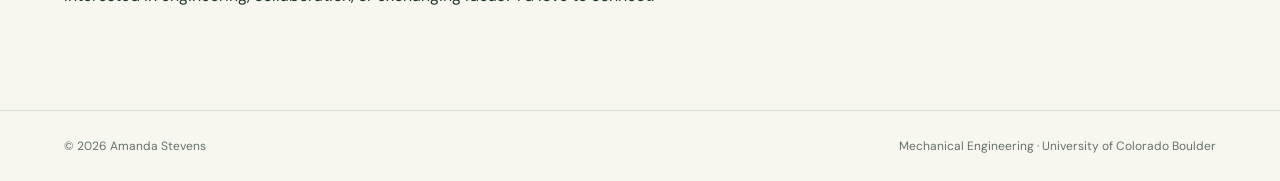
==== commit cd4b2831: "Add files via upload" ====
--- a/index.html
+++ b/index.html
@@ -6,4 +6,4 @@
   gtag('js', new Date());
   gtag('config', 'G-PT2MH5VKX5');
 </script>
-</head><body><a class="skip" href="#main">Skip to content</a><header><div class="nav"><a class="brand" href="index.html">Amanda Stevens<small>B.S. Mechanical Engineering · Physics Minor</small></a><nav aria-label="Main navigation"><a href="#projects">Projects</a><a href="#skills">Technical Skills</a><a href="#about">About Me</a><a href="#contact">Contact</a><a href="assets/resume.pdf" target="_blank" rel="noopener">Resume</a></nav></div></header><main id="main"><div class="container"><section class="hero"><div><div class="eyebrow">Boulder, Colorado · CU Boulder</div><h1>Amanda Stevens</h1><p class="degree-line">B.S. Mechanical Engineering · Physics Minor</p><p class="lead">I am a mechanical engineering student graduating in May of 2027 from the University of Colorado Boulder, with a minor in physics. I enjoy combining mechanical design, prototyping, and analysis to develop technology that people use in everyday life, and I am especially interested in wearable technology and quantum engineering. Outside of engineering, I enjoy skiing, climbing, biking, and giving back to my community.</p><div class="actions"><a class="button" href="#projects">Explore my work</a><a class="button secondary" href="assets/resume.pdf" target="_blank" rel="noopener">View my resume</a></div></div><div class="hero-visual"><img src="assets/amanda-portrait.jpg" alt="Amanda Stevens standing in front of the Boulder Flatirons" fetchpriority="high"><div class="image-label">CU Boulder · Class of 2027</div></div></section><section id="projects"><div class="section-head"><div><div class="eyebrow">Selected work</div><h2>Engineering Projects</h2></div></div><div class="projects"><article class="project"><a href="tricycle.html"><div class="project-image cad"><img src="assets/tricycle.png" alt="Drill-Powered Tricycle project" loading="lazy"></div><div class="label"><span>CAD design · Structural analysis · Project leadership</span></div><h3>Drill-Powered Tricycle</h3><p>From a complete SOLIDWORKS assembly to beam calculations and manufacturing drawings: designing a vehicle for an endurance challenge.</p><span class="project-link">View project</span></a></article><article class="project leg-video-project"><a href="ubuild-leg.html"><div class="project-image leg-video"><video id="leg-rotation" autoplay muted loop playsinline preload="metadata" poster="assets/ubuild-leg-rotation-poster.jpg" aria-label="Rotating view of the Ubuild Leg powered prosthesis"><source src="assets/ubuild-leg-rotation.mp4" type="video/mp4"></video></div><div class="label"><span>Biomedical robotics · Controls · Open source</span></div><h3>Ubuild Leg</h3><p>Starting from a rudimentary knee design, I led the mechanical redesign and controls development and created the open-source educational platform myself, including the website, assembly instructions, and teaching resources.</p><span class="project-link">View project</span></a><button id="leg-video-toggle" class="video-toggle" type="button" aria-controls="leg-rotation" aria-label="Pause rotating prosthesis video">Pause ⏸</button></article><article class="project"><a href="grip-strength.html"><div class="project-image cad results-cover"><img src="assets/grip-results-four-panel.png" alt="Four results plots: peak grip force, mean sustained force, training effect, and normalized endurance" loading="lazy"></div><div class="label"><span>Experimental methods · MATLAB · Statistics</span></div><h3>Grip Strength Training Study</h3><p>Measured grip force with a Vernier dynamometer and LabQuest Mini DAQ. The team processed 60-second trials in MATLAB, extracted peak force, 55-second mean force, and normalized endurance metrics, and compared training effects using two-factor ANOVA and 95% confidence intervals.</p><span class="project-link">View project</span></a></article><article class="project"><a href="tug-table.html"><div class="project-image "><img src="assets/tug.png" alt="Tug Table / Dog-o-matic project" loading="lazy"></div><div class="label"><span>Mechanism design · Machining · Prototyping</span></div><h3>Tug Table / Dog-o-matic</h3><p>A hands-on exploration of actuation and mechanical advantage through an automated tug-of-war prototype for dogs.</p><span class="project-link">View project</span></a></article></div></section></div><section class="skills-section" id="skills"><div class="container"><h2>Technical Skills</h2><div class="skill-bubbles"><div class="skill-bubble"><strong>SOLIDWORKS · CSWA</strong><span>300+ Hours</span><small>Ubuild Leg, Tricycle CAD &amp; Assemblies</small></div><div class="skill-bubble"><strong>Onshape</strong><span>50+ Hours</span><small>CAD Modeling</small></div><div class="skill-bubble"><strong>Engineering Drawings</strong><span>Component Design TA</span><small>Manufacturing Reviews &amp; Tricycle Design</small></div><div class="skill-bubble"><strong>Structural Analysis</strong><span>FEA &amp; Hand Calculations</span><small>Tricycle Frame Loading</small></div><div class="skill-bubble"><strong>MATLAB</strong><span>300+ Hours</span><small>Medtronic Data Analysis &amp; Grip Study Modeling</small></div><div class="skill-bubble"><strong>Arduino &amp; C++</strong><span>50+ Hours Each</span><small>Ubuild Leg PID Controls</small></div><div class="skill-bubble"><strong>LabVIEW</strong><span>50+ Hours</span><small>Programming &amp; Analysis</small></div><div class="skill-bubble"><strong>Python</strong><span>30+ Hours</span><small>Programming &amp; Analysis</small></div><div class="skill-bubble"><strong>3D Printing</strong><span>5 Years · Prusa &amp; Markforged</span><small>Ubuild Leg Parts &amp; Student Prototyping</small></div><div class="skill-bubble"><strong>3D Scanning</strong><span>2 Years · Artec</span><small>ITLL Workshops &amp; Project Support</small></div><div class="skill-bubble"><strong>Laser Cutting</strong><span>5 Years · Epilogue</span><small>ITLL Fabrication &amp; Workshops</small></div><div class="skill-bubble"><strong>Lathe &amp; Mill</strong><span>40+ Hours</span><small>Tug Table Slide &amp; Mechanical Fabrication</small></div></div></div></section><div class="container"><section id="about" class="about-grid"><div><div class="eyebrow">A little about me</div><h2>Education & Engineering Interests</h2><p>I’m completing my B.S. in Mechanical Engineering with a Physics minor at the University of Colorado Boulder. My experience in prosthetics, sensor development, and mechanical design has shaped my interest in wearable technology. I’m interested in devices that people use in everyday life, from health and performance monitoring to outdoor applications, and in the mechanical design, sensing, and testing that make them work well.</p><p>Reading about quantum technology sparked a second curiosity and inspired me to pursue my physics minor. I’m excited by opportunities to bring mechanical design and physical intuition to emerging technologies.</p><p>Teaching and service are equally important to me. Whether I’m helping a student troubleshoot a design, tutoring middle school students, or volunteering with Eldora ski patrol, I value sharing what I know and giving back to my community.</p><a class="project-link" href="https://www.linkedin.com/in/amanda-stevens497" target="_blank" rel="noopener">Connect on LinkedIn</a></div><div><h2>Experience</h2><div class="experience"><span class="date">June–August 2025</span><div><h3>Medtronic</h3><p>Research & Development Intern</p><p>Returned for a second internship supporting research and development of neonatal regional oximetry sensors.</p></div></div><div class="experience"><span class="date">June–August 2024</span><div><h3>Medtronic</h3><p>Research & Development Intern</p><p>Supported research and development of neonatal regional oximetry sensors for the INVOS monitoring platform.</p><p>Across these internships, my work included prototype sensor configurations and fixtures, Instron flexibility testing, optical performance evaluation, and MATLAB analysis. I also developed a clinical study protocol and documented the study results.</p></div></div><div class="experience"><span class="date">January 2023–Present</span><div><h3>Integrated Teaching & Learning Laboratory</h3><p>Engineering Support Staff · CU Boulder</p><p>Teach fabrication and electronics workshops, support student projects, and maintain a fleet of 20 Prusa printers and 5 laser engravers.</p></div></div><div class="experience"><span class="date">August 2025–Present</span><div><h3>Engineering Course Assistant</h3><p>CU Boulder</p><p>Support thermodynamics, statics and solids, component design, and data analysis. Assist 600+ students and contribute to critical design reviews.</p></div></div><div class="experience"><span class="date">March 2026–Present</span><div><h3>Mechanical Engineering Student Advisory Board</h3><p>Treasurer · CU Boulder</p><p>As part of the board, I help organize town halls and events that gather student feedback for the department and create a channel of communication between students and faculty. We also run community-building events to strengthen connections among mechanical engineering students.</p></div></div><div class="experience"><span class="date">June–August 2023</span><div><h3>Bionic Engineering Laboratory</h3><p>Engineering Intern · University of Utah</p><p>Redesigned and built a powered knee prosthesis, developed controls, and created open-source assembly and teaching resources.</p></div></div></div></section></div><section class="passions"><div class="container"><div class="section-head"><div><div class="eyebrow">Beyond the workshop</div><h2>Outdoor Interests & Service</h2></div></div><p class="lead">Volunteering with Eldora Mountain Ski Patrol connects my love of the mountains with my commitment to service. I also served as a volunteer middle school tutor for three years, from 2022 to 2025.</p><div class="sea-section"><div><p class="eyebrow">Study abroad · Spring 2025</p><h3>Semester at Sea</h3><p>I studied abroad with Semester at Sea in Spring 2025, living and learning aboard a ship as we traveled through Asia, Africa, and Europe. The 106-day voyage ran from January 5 to April 20, beginning in Thailand and ending in Germany, with an itinerary spanning 10 countries.</p><p>One of my most meaningful experiences was visiting the engineering school at the University of Ghana and connecting with students there. Meeting fellow engineering students was a highlight of the voyage and gave me a personal connection to the places we visited.</p><a class="project-link" href="https://www.semesteratsea.org/voyages/spring-2025/" target="_blank" rel="noopener">Spring 2025 voyage itinerary</a></div><div class="sea-route"><p class="eyebrow">Voyage route</p><ul><li>Bangkok, Thailand</li><li>Ho Chi Minh City, Vietnam</li><li>Penang, Malaysia</li><li>Kochi, India</li><li>Mombasa, Kenya</li><li>Cape Town, South Africa</li><li>Tema & Takoradi, Ghana</li><li>Casablanca, Morocco</li><li>La Coruña, Spain</li><li>Bremerhaven, Germany</li></ul></div></div><div class="gallery"><figure><img src="assets/DSC_0092.jpg" alt="Amanda standing on a mountain summit" loading="lazy"><figcaption>Summiting Torrey Peak</figcaption></figure><figure><img src="assets/IMG_5683.jpg" alt="Amanda with her bicycle beside a trail" loading="lazy"><figcaption>I enjoy biking in my free time</figcaption></figure><figure><img src="assets/IMG_4238.jpg" alt="Amanda climbing among desert rock towers" loading="lazy"><figcaption>Climbing Ancient Art in the Fisher Towers</figcaption></figure><figure><img src="assets/IMG_1071.jpg" alt="Amanda with ski gear in the snowy mountains" loading="lazy"><figcaption>Backcountry skiing</figcaption></figure><figure><img class="presentation-photo" src="assets/IMG_0590.jpg" alt="Amanda presenting engineering work at Medtronic" loading="lazy"><figcaption>Presenting my work at Medtronic</figcaption></figure></div></div></section><div class="container"><section id="contact" class="contact"><div><div class="eyebrow">Let’s connect</div><h2>Contact</h2><p>Interested in engineering, collaboration, or exchanging ideas? I’d love to connect.</p></div><div><a class="button" href="mailto:amanda.stevens1038@gmail.com">Email Amanda</a><div class="actions"><a class="project-link" href="https://www.linkedin.com/in/amanda-stevens497" target="_blank" rel="noopener">LinkedIn</a><a class="project-link" href="assets/resume.pdf" target="_blank" rel="noopener">Resume</a></div></div></section></div></main><footer><div class="container footer-row"><span>© 2026 Amanda Stevens</span><span>Mechanical Engineering · University of Colorado Boulder</span></div></footer><script>const legVideo=document.getElementById("leg-rotation"),legToggle=document.getElementById("leg-video-toggle");function updateLegToggle(){legToggle.textContent=legVideo.paused?"Play ▶":"Pause ⏸";legToggle.setAttribute("aria-label",legVideo.paused?"Play rotating prosthesis video":"Pause rotating prosthesis video")}legToggle.addEventListener("click",()=>{if(legVideo.paused)legVideo.play().catch(()=>{});else legVideo.pause()});legVideo.addEventListener("play",updateLegToggle);legVideo.addEventListener("pause",updateLegToggle);if(matchMedia("(prefers-reduced-motion: reduce)").matches){legVideo.autoplay=false;legVideo.pause()}updateLegToggle();</script></body></html>+</head><body><a class="skip" href="#main">Skip to content</a><header><div class="nav"><a class="brand" href="index.html">Amanda Stevens<small>B.S. Mechanical Engineering · Physics Minor</small></a><nav aria-label="Main navigation"><a href="#projects">Projects</a><a href="#skills">Technical Skills</a><a href="#about">About Me</a><a href="#contact">Contact</a><a href="assets/resume.pdf" target="_blank" rel="noopener">Resume</a></nav></div></header><main id="main"><div class="container"><section class="hero"><div><div class="eyebrow">Boulder, Colorado · CU Boulder</div><h1>Amanda Stevens</h1><p class="degree-line">B.S. Mechanical Engineering · Physics Minor</p><p class="lead">I am a mechanical engineering student graduating in May of 2027 from the University of Colorado Boulder, with a minor in physics. I enjoy combining mechanical design, prototyping, and analysis to develop technology that people use in everyday life, and I am especially interested in wearable technology and quantum engineering. Outside of engineering, I enjoy skiing, climbing, biking, and giving back to my community.</p><div class="actions"><a class="button" href="#projects">Explore my work</a><a class="button secondary" href="assets/resume.pdf" target="_blank" rel="noopener">View my resume</a></div></div><div class="hero-visual"><img src="assets/amanda-portrait.jpg" alt="Amanda Stevens standing in front of the Boulder Flatirons" fetchpriority="high"><div class="image-label">CU Boulder · Class of 2027</div></div></section><section id="projects"><div class="section-head"><div><div class="eyebrow">Selected work</div><h2>Engineering Projects</h2></div></div><div class="projects"><article class="project"><a href="tricycle.html"><div class="project-image cad"><img src="assets/tricycle.png" alt="Drill-Powered Tricycle project" loading="lazy"></div><div class="label"><span>CAD design · Structural analysis · Project leadership</span></div><h3>Drill-Powered Tricycle</h3><p>From a complete SOLIDWORKS assembly to beam calculations and manufacturing drawings: designing a vehicle for an endurance challenge.</p><span class="project-link">View project</span></a></article><article class="project leg-video-project"><a href="ubuild-leg.html"><div class="project-image leg-video"><video id="leg-rotation" autoplay muted loop playsinline preload="metadata" poster="assets/ubuild-leg-rotation-poster.jpg" aria-label="Rotating view of the Ubuild Leg powered prosthesis"><source src="assets/ubuild-leg-rotation.mp4" type="video/mp4"></video></div><div class="label"><span>Biomedical robotics · Controls · Open source</span></div><h3>Ubuild Leg</h3><p>Starting from a rudimentary knee design, I led the mechanical redesign and controls development and created the open-source educational platform myself, including the website, assembly instructions, and teaching resources.</p><span class="project-link">View project</span></a><button id="leg-video-toggle" class="video-toggle" type="button" aria-controls="leg-rotation" aria-label="Pause rotating prosthesis video">Pause ⏸</button></article><article class="project"><a href="grip-strength.html"><div class="project-image cad results-cover"><img src="assets/grip-results-four-panel.png" alt="Four results plots: peak grip force, mean sustained force, training effect, and normalized endurance" loading="lazy"></div><div class="label"><span>Experimental methods · MATLAB · Statistics</span></div><h3>Grip Strength Training Study</h3><p>Measured grip force with a Vernier dynamometer and LabQuest Mini DAQ. The team processed 60-second trials in MATLAB, extracted peak force, 55-second mean force, and normalized endurance metrics, and compared training effects using two-factor ANOVA and 95% confidence intervals.</p><span class="project-link">View project</span></a></article><article class="project"><a href="tug-table.html"><div class="project-image "><img src="assets/tug.png" alt="Tug Table / Dog-o-matic project" loading="lazy"></div><div class="label"><span>Mechanism design · Machining · Prototyping</span></div><h3>Tug Table / Dog-o-matic</h3><p>A hands-on exploration of actuation and mechanical advantage through an automated tug-of-war prototype for dogs.</p><span class="project-link">View project</span></a></article></div></section></div><section class="skills-section" id="skills"><div class="container"><h2>Technical Skills</h2><div class="skill-bubbles"><div class="skill-bubble"><strong>SOLIDWORKS · CSWA</strong><span>300+ Hours</span><small>Ubuild Leg, Tricycle CAD &amp; Assemblies</small></div><div class="skill-bubble"><strong>Onshape</strong><span>50+ Hours</span><small>CAD Modeling</small></div><div class="skill-bubble"><strong>Engineering Drawings</strong><span>Component Design TA</span><small>Manufacturing Reviews &amp; Tricycle Design</small></div><div class="skill-bubble"><strong>Structural Analysis</strong><span>FEA &amp; Hand Calculations</span><small>Tricycle Frame Loading</small></div><div class="skill-bubble"><strong>MATLAB</strong><span>300+ Hours</span><small>Medtronic Data Analysis &amp; Grip Study Modeling</small></div><div class="skill-bubble"><strong>Arduino &amp; C++</strong><span>50+ Hours Each</span><small>Ubuild Leg PID Controls</small></div><div class="skill-bubble"><strong>LabVIEW</strong><span>50+ Hours</span><small>Programming &amp; Analysis</small></div><div class="skill-bubble"><strong>Python</strong><span>30+ Hours</span><small>Programming &amp; Analysis</small></div><div class="skill-bubble"><strong>3D Printing</strong><span>5 Years · Prusa &amp; Markforged</span><small>Ubuild Leg Parts &amp; Student Prototyping</small></div><div class="skill-bubble"><strong>3D Scanning</strong><span>2 Years · Artec</span><small>ITLL Workshops &amp; Project Support</small></div><div class="skill-bubble"><strong>Laser Cutting</strong><span>5 Years · Epilogue</span><small>ITLL Fabrication &amp; Workshops</small></div><div class="skill-bubble"><strong>Lathe &amp; Mill</strong><span>40+ Hours</span><small>Tug Table Slide &amp; Mechanical Fabrication</small></div></div></div></section><div class="container"><section id="about" class="about-grid"><div><div class="eyebrow">A little about me</div><h2>Education & Engineering Interests</h2><p>I’m completing my B.S. in Mechanical Engineering with a Physics minor at the University of Colorado Boulder. My experience in prosthetics, sensor development, and mechanical design has shaped my interest in wearable technology. I’m interested in devices that people use in everyday life, from health and performance monitoring to outdoor applications, and in the mechanical design, sensing, and testing that make them work well.</p><p>Reading about quantum technology sparked a second curiosity and inspired me to pursue my physics minor. I’m excited by opportunities to bring mechanical design and physical intuition to emerging technologies.</p><p>Teaching and service are equally important to me. Whether I’m helping a student troubleshoot a design, tutoring middle school students, or volunteering with Eldora ski patrol, I value sharing what I know and giving back to my community.</p><a class="project-link" href="https://www.linkedin.com/in/amanda-stevens497" target="_blank" rel="noopener">Connect on LinkedIn</a></div><div><h2>Experience</h2><div class="experience"><span class="date">June–August 2025</span><div><h3>Medtronic</h3><p>Research & Development Intern</p><p>Developed a hypoxia study protocol to evaluate alternate sensor locations, collaborated with clinical laboratory personnel to execute the study, and analyzed and documented the results.</p></div></div><div class="experience"><span class="date">June–August 2024</span><div><h3>Medtronic</h3><p>Research & Development Intern</p><p>Supported research and development on the INVOS line, focusing on neonatal regional oximetry sensors. Designed prototype sensor configurations and testing fixtures, evaluated flexibility using an Instron Universal Testing Machine, and assessed optical performance using MATLAB analysis.</p></div></div><div class="experience"><span class="date">January 2023–Present</span><div><h3>Integrated Teaching & Learning Laboratory</h3><p>Engineering Support Staff · CU Boulder</p><p>Teach fabrication and electronics workshops, support student projects, and maintain a fleet of 20 Prusa printers and 5 laser engravers.</p></div></div><div class="experience"><span class="date">August 2025–Present</span><div><h3>Engineering Course Assistant</h3><p>CU Boulder</p><p>Support thermodynamics, statics and solids, component design, and data analysis. Assist 600+ students and contribute to critical design reviews.</p></div></div><div class="experience"><span class="date">March 2026–Present</span><div><h3>Mechanical Engineering Student Advisory Board</h3><p>Treasurer · CU Boulder</p><p>As part of the board, I help organize town halls and events that gather student feedback for the department and create a channel of communication between students and faculty. We also run community-building events to strengthen connections among mechanical engineering students.</p></div></div><div class="experience"><span class="date">June–August 2023</span><div><h3>Bionic Engineering Laboratory</h3><p>Engineering Intern · University of Utah</p><p>Redesigned and built a powered knee prosthesis, developed controls, and created open-source assembly and teaching resources.</p></div></div></div></section></div><section class="passions"><div class="container"><div class="section-head"><div><div class="eyebrow">Beyond the workshop</div><h2>Outdoor Interests & Service</h2></div></div><p class="lead">Volunteering with Eldora Mountain Ski Patrol connects my love of the mountains with my commitment to service. I also served as a volunteer middle school tutor for three years, from 2022 to 2025.</p><div class="sea-section"><div><p class="eyebrow">Study abroad · Spring 2025</p><h3>Semester at Sea</h3><p>I studied abroad with Semester at Sea in Spring 2025, living and learning aboard a ship as we traveled through Asia, Africa, and Europe. The 106-day voyage ran from January 5 to April 20, beginning in Thailand and ending in Germany, with an itinerary spanning 10 countries.</p><p>One of my most meaningful experiences was visiting the engineering school at the University of Ghana and connecting with students there. Meeting fellow engineering students was a highlight of the voyage and gave me a personal connection to the places we visited.</p><a class="project-link" href="https://www.semesteratsea.org/voyages/spring-2025/" target="_blank" rel="noopener">Spring 2025 voyage itinerary</a></div><div class="sea-route"><p class="eyebrow">Voyage route</p><ul><li>Bangkok, Thailand</li><li>Ho Chi Minh City, Vietnam</li><li>Penang, Malaysia</li><li>Kochi, India</li><li>Mombasa, Kenya</li><li>Cape Town, South Africa</li><li>Tema & Takoradi, Ghana</li><li>Casablanca, Morocco</li><li>La Coruña, Spain</li><li>Bremerhaven, Germany</li></ul></div></div><div class="gallery"><figure><img src="assets/DSC_0092.jpg" alt="Amanda standing on a mountain summit" loading="lazy"><figcaption>Summiting Torrey Peak</figcaption></figure><figure><img src="assets/IMG_5683.jpg" alt="Amanda with her bicycle beside a trail" loading="lazy"><figcaption>I enjoy biking in my free time</figcaption></figure><figure><img src="assets/IMG_4238.jpg" alt="Amanda climbing among desert rock towers" loading="lazy"><figcaption>Climbing Ancient Art in the Fisher Towers</figcaption></figure><figure><img src="assets/IMG_1071.jpg" alt="Amanda with ski gear in the snowy mountains" loading="lazy"><figcaption>Backcountry skiing</figcaption></figure><figure><img class="presentation-photo" src="assets/IMG_0590.jpg" alt="Amanda presenting engineering work at Medtronic" loading="lazy"><figcaption>Presenting my work at Medtronic</figcaption></figure><figure><img src="assets/bike-machine-shop.jpeg" alt="Amanda operating a mill in the machine shop for the drill-powered bike" loading="lazy"><figcaption>Operating a mill in the machine shop for the drill-powered bike.</figcaption></figure></div></div></section><div class="container"><section id="contact" class="contact"><div><div class="eyebrow">Let’s connect</div><h2>Contact</h2><p>Interested in engineering, collaboration, or exchanging ideas? I’d love to connect.</p></div><div><a class="button" href="mailto:amanda.stevens1038@gmail.com">Email Amanda</a><div class="actions"><a class="project-link" href="https://www.linkedin.com/in/amanda-stevens497" target="_blank" rel="noopener">LinkedIn</a><a class="project-link" href="assets/resume.pdf" target="_blank" rel="noopener">Resume</a></div></div></section></div></main><footer><div class="container footer-row"><span>© 2026 Amanda Stevens</span><span>Mechanical Engineering · University of Colorado Boulder</span></div></footer><script>const legVideo=document.getElementById("leg-rotation"),legToggle=document.getElementById("leg-video-toggle");function updateLegToggle(){legToggle.textContent=legVideo.paused?"Play ▶":"Pause ⏸";legToggle.setAttribute("aria-label",legVideo.paused?"Play rotating prosthesis video":"Pause rotating prosthesis video")}legToggle.addEventListener("click",()=>{if(legVideo.paused)legVideo.play().catch(()=>{});else legVideo.pause()});legVideo.addEventListener("play",updateLegToggle);legVideo.addEventListener("pause",updateLegToggle);if(matchMedia("(prefers-reduced-motion: reduce)").matches){legVideo.autoplay=false;legVideo.pause()}updateLegToggle();</script></body></html>
